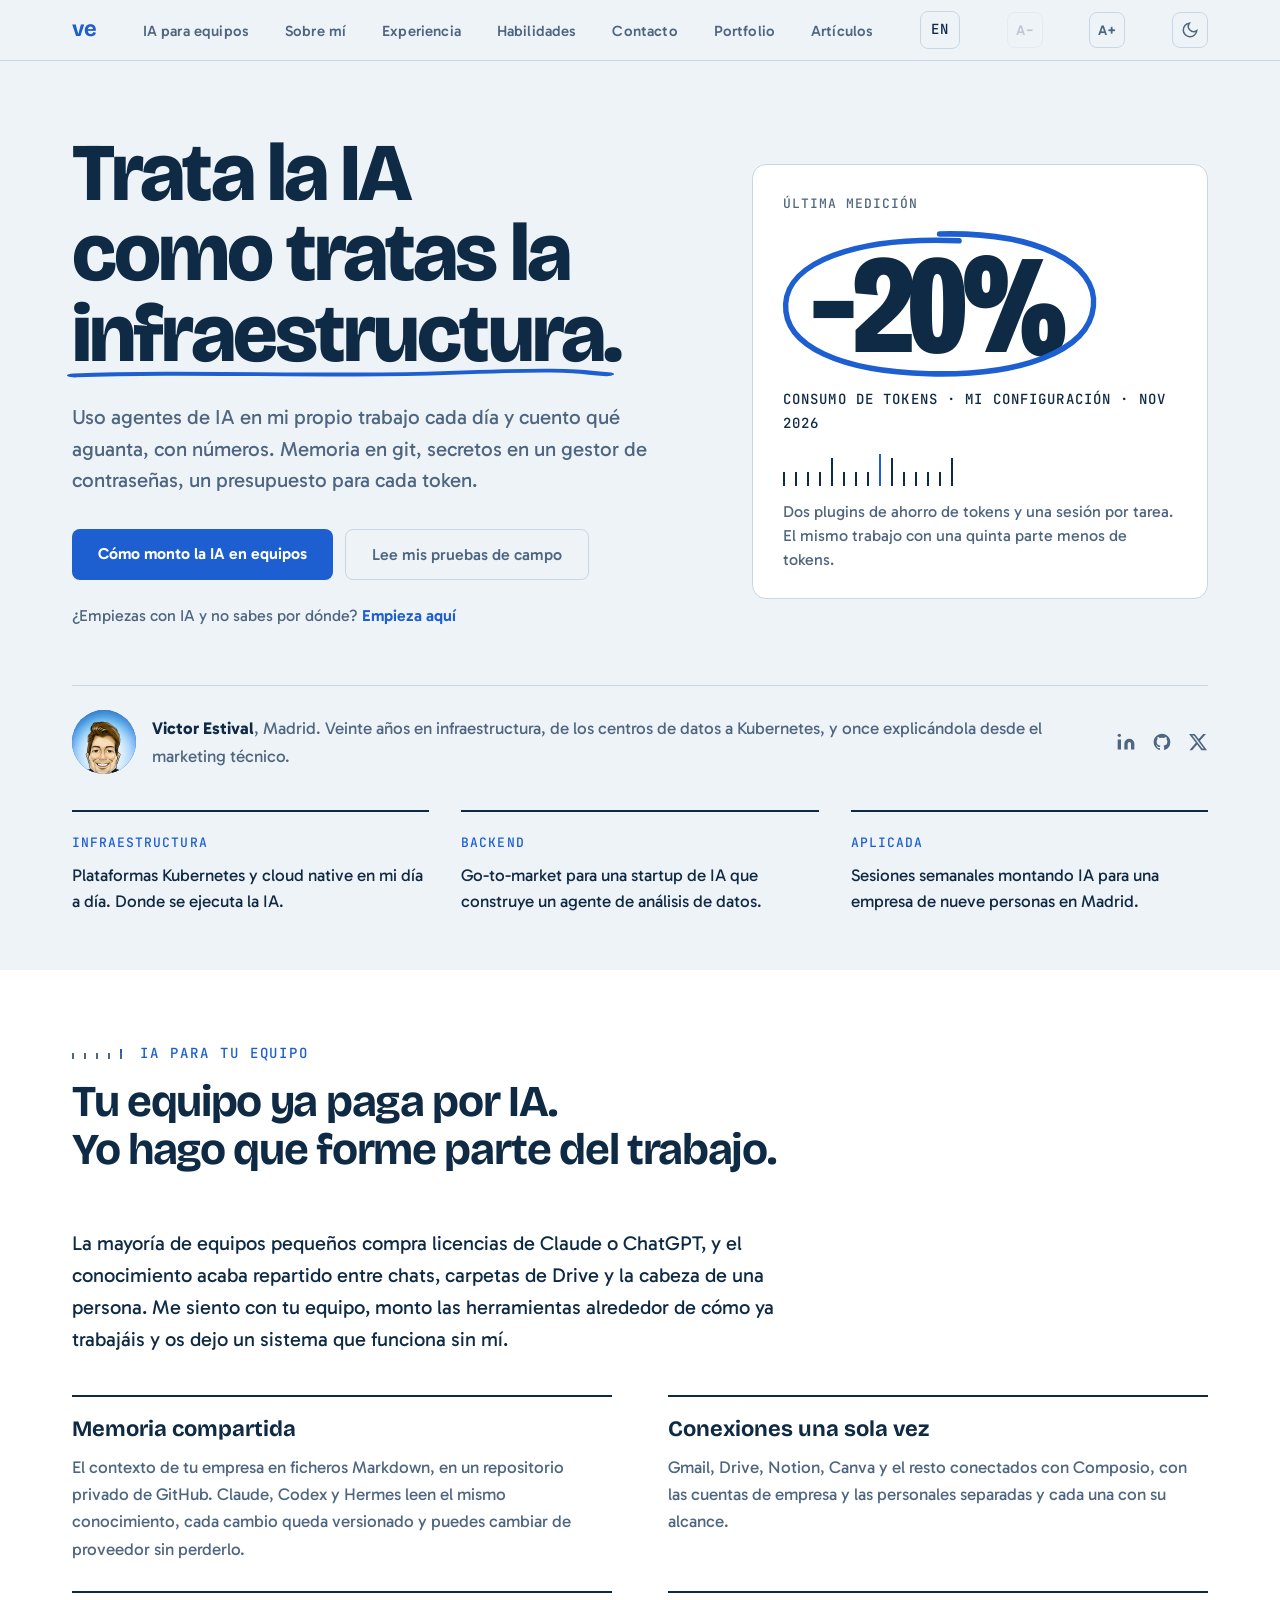
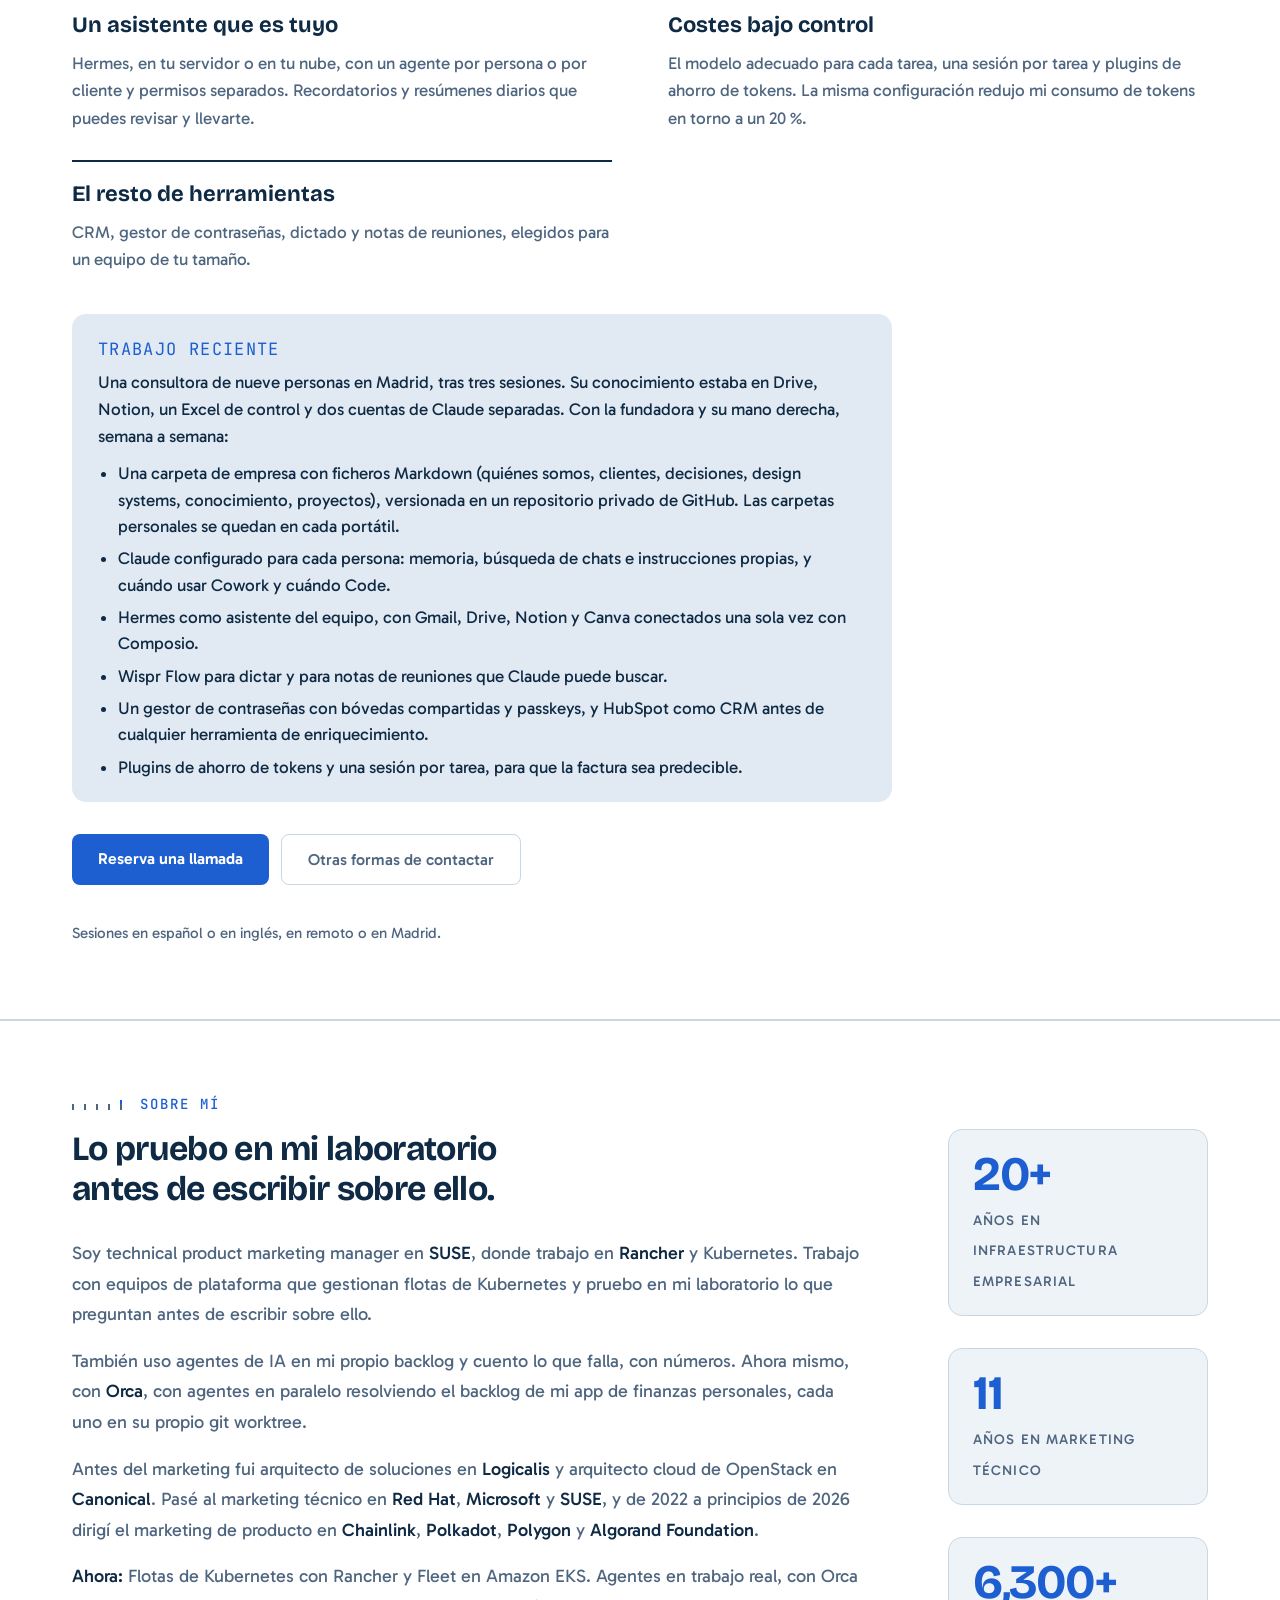
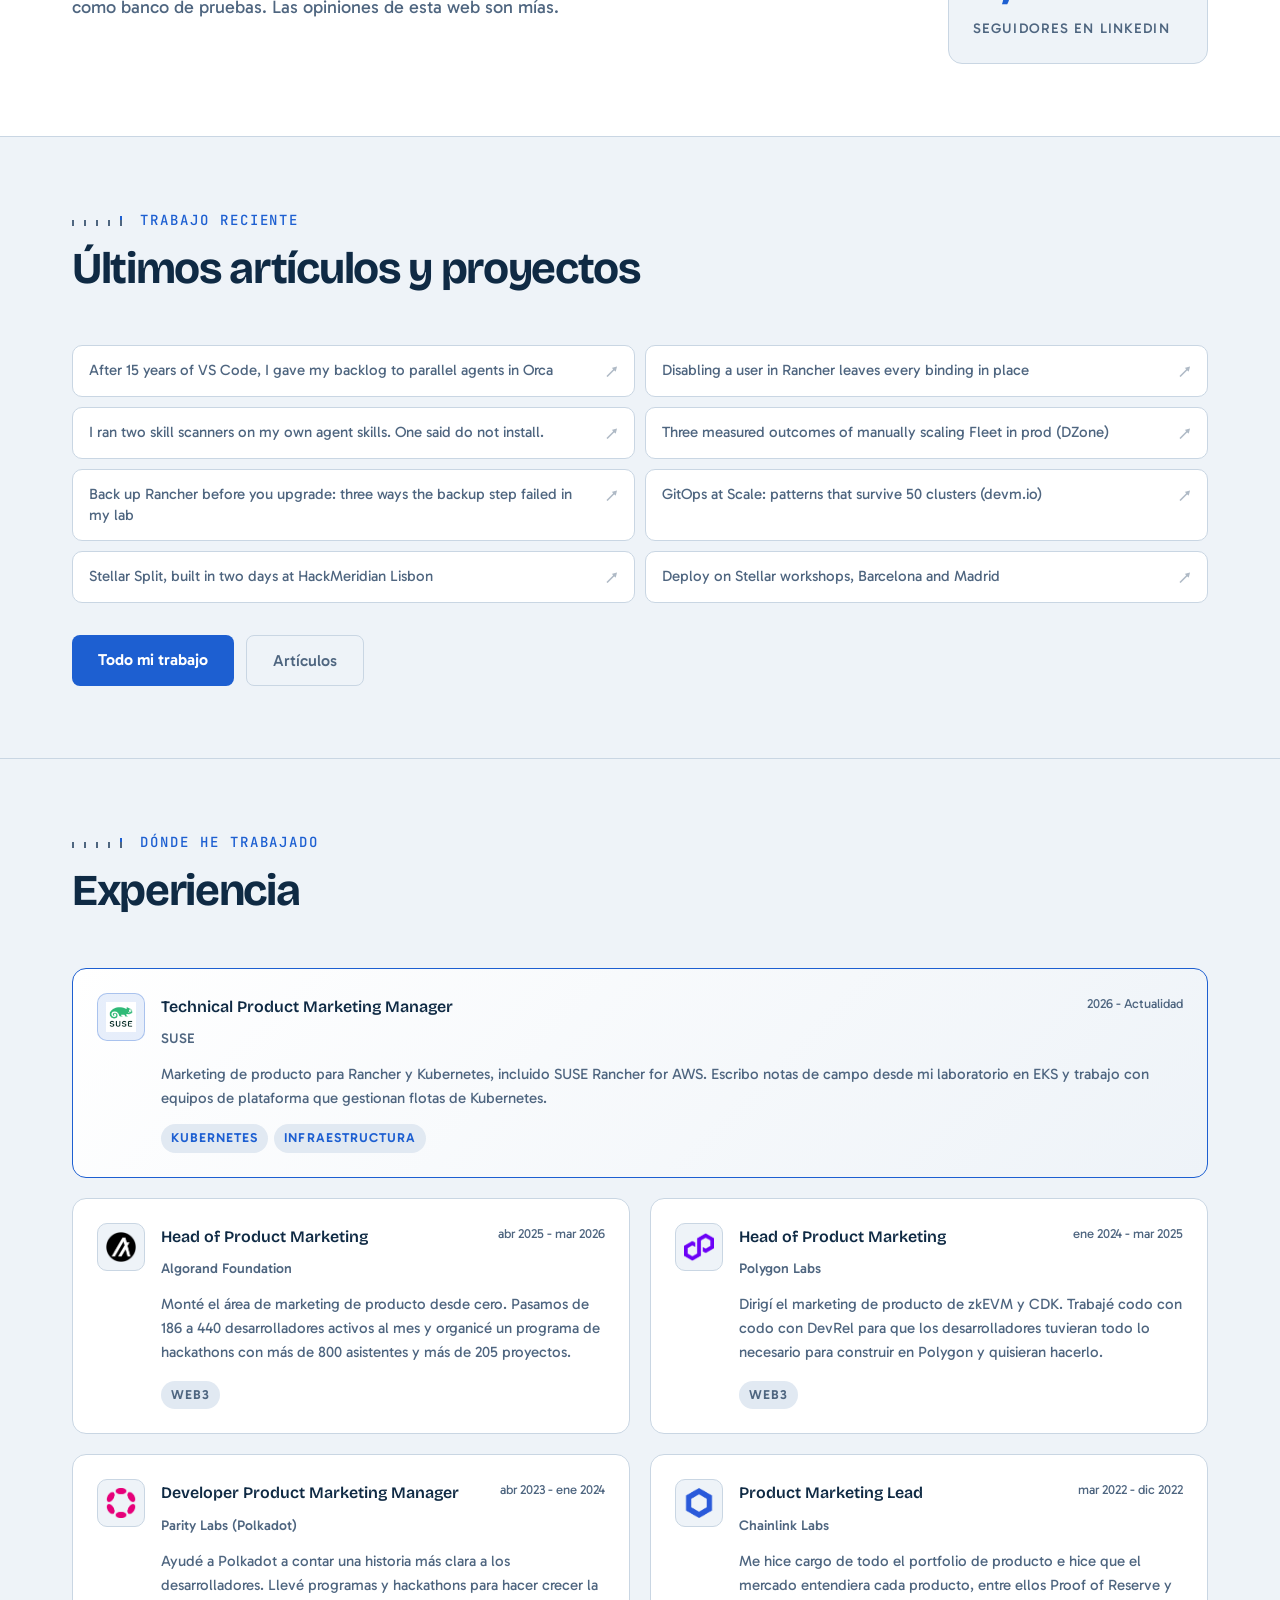
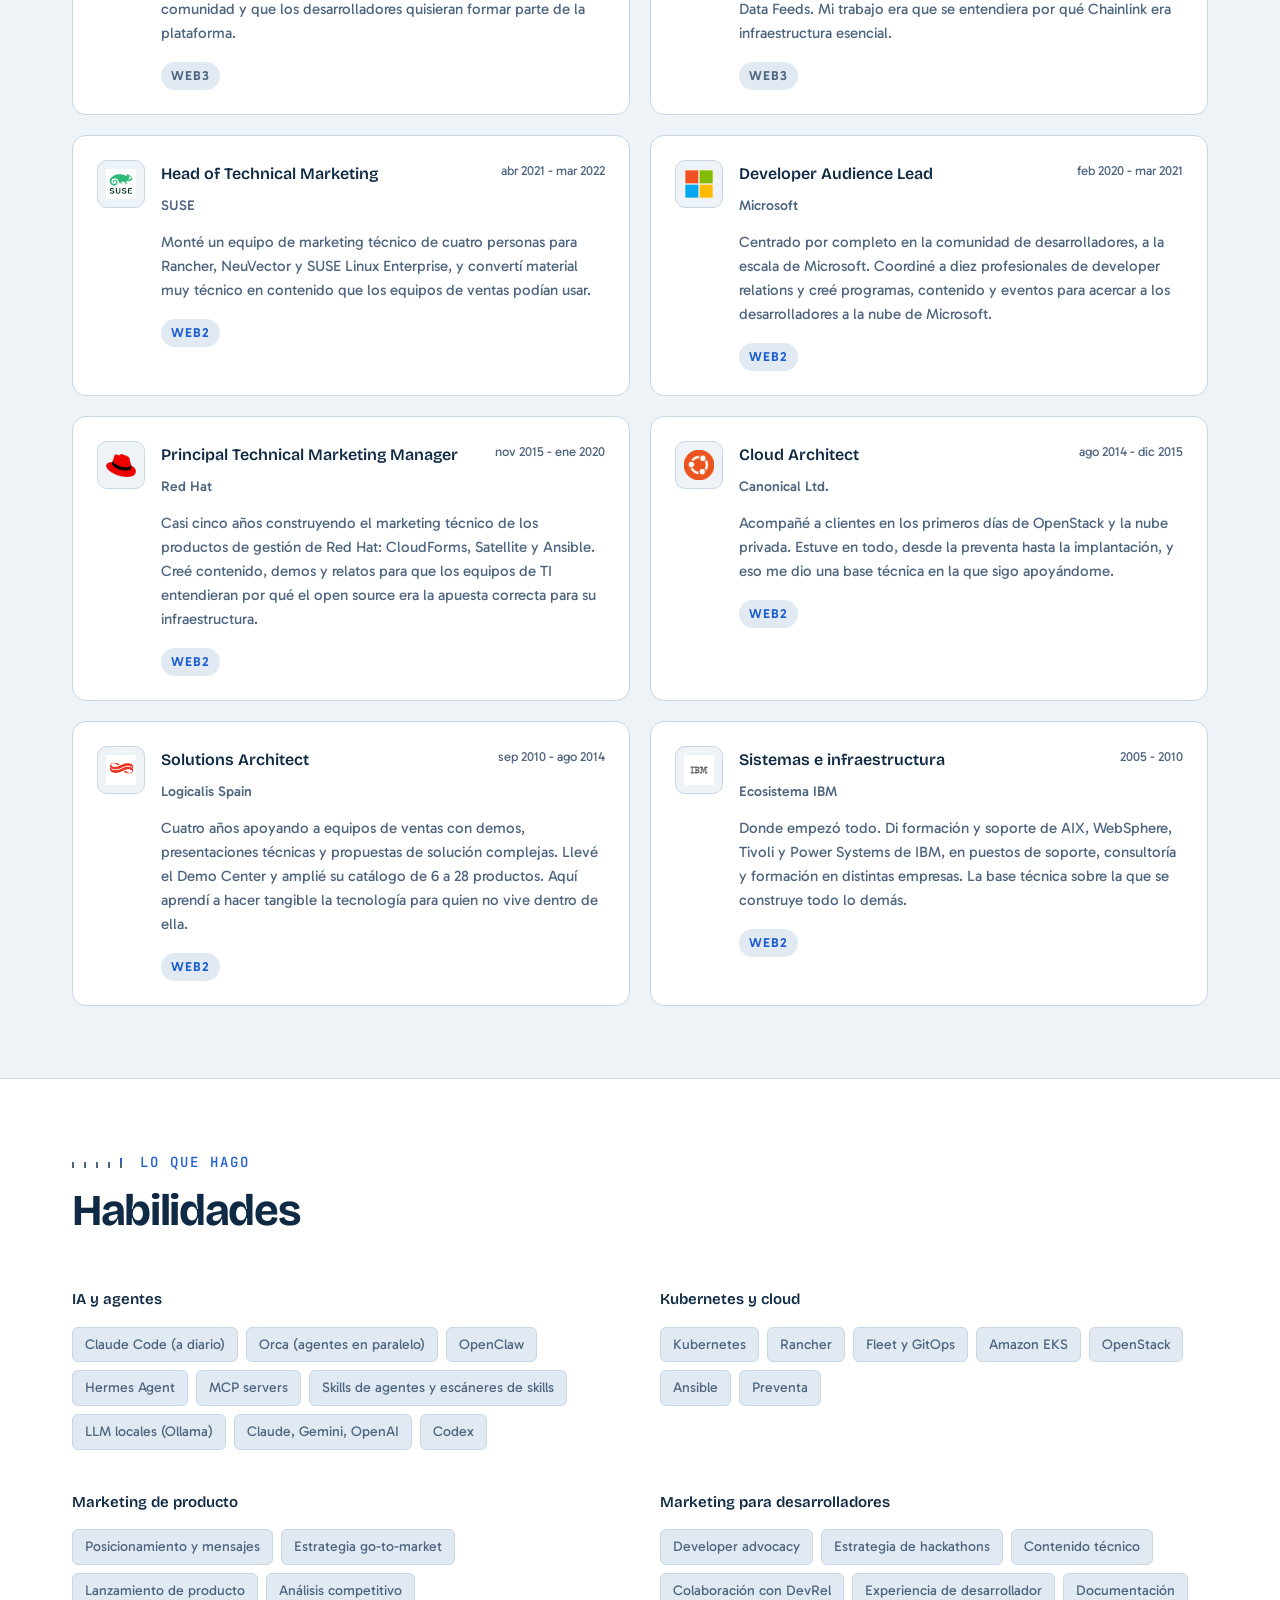
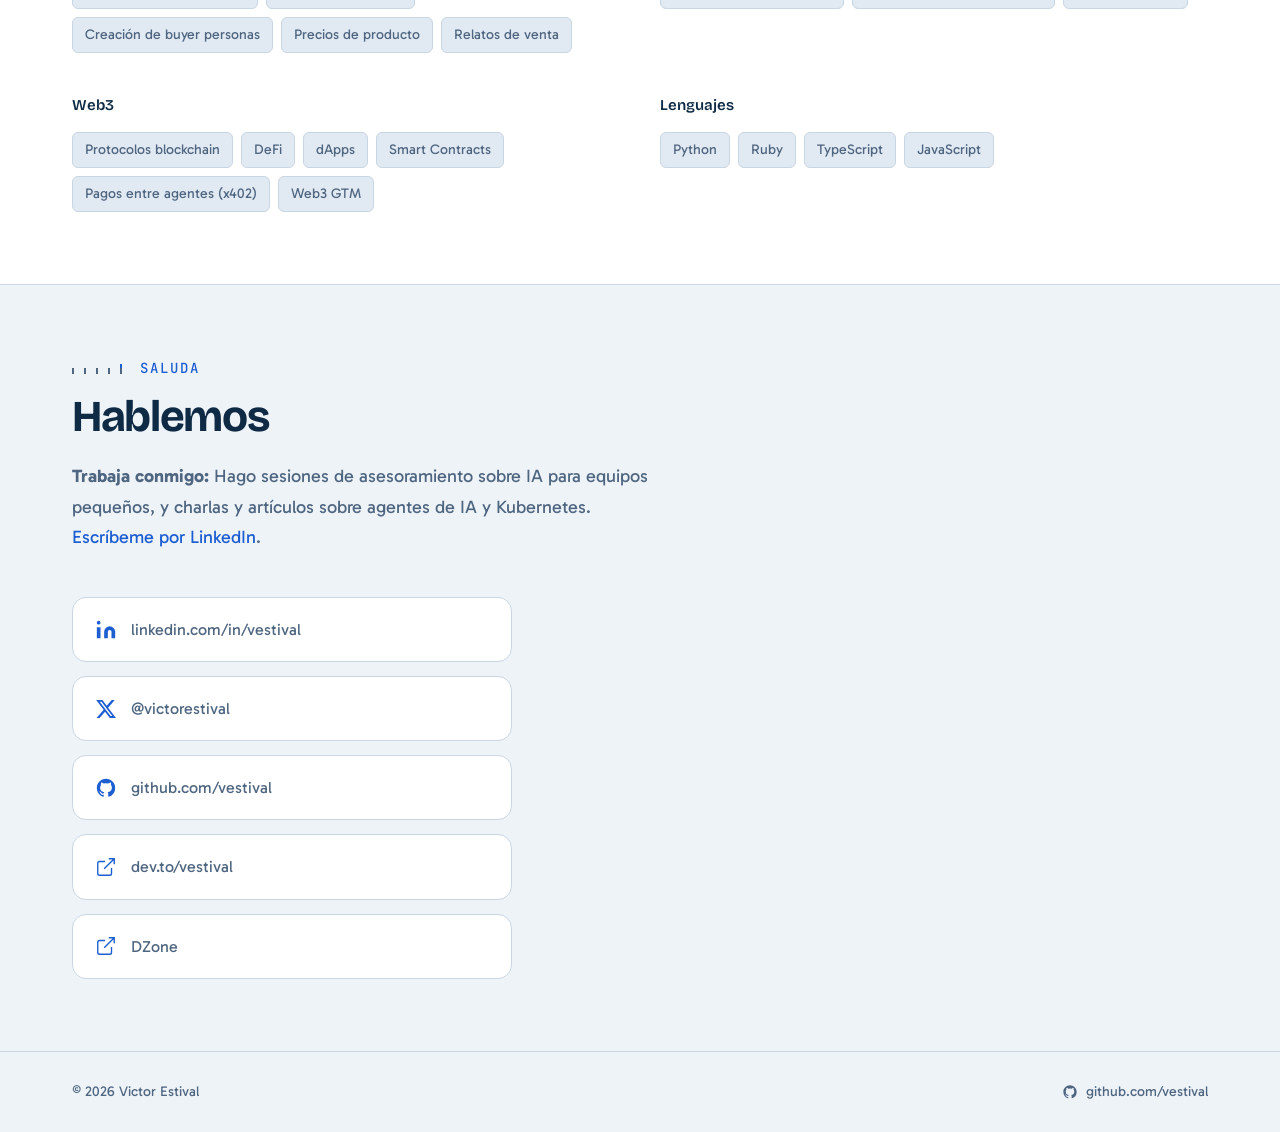
==== es/index.html @ 954db8f8 "New hero, three layers and a Spanish version Hero rebuilt around 'Run AI like you run infrastructure" ====
<!DOCTYPE html>
<html lang="es" data-theme="light">
<head>
  <meta charset="UTF-8" />
  <meta name="viewport" content="width=device-width, initial-scale=1.0" />
  <title>Victor Estival: trata la IA como infraestructura</title>
  <meta name="description" content="Uso agentes de IA en trabajo real y cuento qué aguanta, con números. Veinte años en infraestructura. Madrid." />
  <link rel="canonical" href="https://vestival.es/es/" />
  <link rel="alternate" hreflang="en" href="https://vestival.es/es/" />
  <link rel="alternate" hreflang="es" href="https://vestival.es/es/" />
  <link rel="alternate" hreflang="x-default" href="https://vestival.es/es/" />
  <meta property="og:type" content="website" />
  <meta property="og:site_name" content="Victor Estival" />
  <meta property="og:url" content="https://vestival.es/es/" />
  <meta property="og:title" content="Victor Estival: trata la IA como infraestructura" />
  <meta property="og:description" content="Uso agentes de IA en trabajo real y cuento qué aguanta, con números. Veinte años en infraestructura." />
  <meta property="og:image" content="https://vestival.es/og.jpg" />
  <meta name="twitter:card" content="summary" />
  <meta name="twitter:site" content="@victorestival" />
  <meta name="twitter:creator" content="@victorestival" />
  <meta name="twitter:title" content="Victor Estival: trata la IA como infraestructura" />
  <meta name="twitter:description" content="Uso agentes de IA en trabajo real y cuento qué aguanta, con números. Veinte años en infraestructura." />
  <meta name="twitter:image" content="https://vestival.es/og.jpg" />
  <link rel="alternate" type="application/rss+xml" title="Victor Estival, writing" href="https://vestival.es/feed.xml" />
  <link rel="preconnect" href="https://fonts.googleapis.com" />
  <link rel="preconnect" href="https://fonts.gstatic.com" crossorigin />
  <link href="https://fonts.googleapis.com/css2?family=Bricolage+Grotesque:opsz,wdth,wght@12..96,75..100,400..800&family=Gabarito:wght@400;500;600;700&family=JetBrains+Mono:wght@400;500;700&display=swap" rel="stylesheet" />
  <link rel="icon" type="image/svg+xml" href="../favicon.svg" />
  <link rel="stylesheet" href="../style.css" />
  <script defer src="https://umami.vestival.es/script.js" data-website-id="8cd49a4f-4316-427f-9799-4610c2093880"></script>
</head>
<body>

  <!-- NAV -->
  <header>
    <nav class="container">
      <a href="/es/" class="nav-logo">ve</a>
      <ul>
        <li><a href="#ai-teams">IA para equipos</a></li>
        <li><a href="#about">Sobre mí</a></li>
        <li><a href="#experience">Experiencia</a></li>
        <li><a href="#skills">Habilidades</a></li>
        <li><a href="#contact">Contacto</a></li>
        <li><a href="../portfolio.html">Portfolio</a></li>
        <li><a href="/writing/">Artículos</a></li>
      </ul>
      <a class="lang-switch" href="/" hreflang="en" lang="en">EN</a>
      <button class="font-toggle" id="fontDown" aria-label="Reducir tamaño de letra">A−</button>
      <button class="font-toggle" id="fontUp" aria-label="Aumentar tamaño de letra">A+</button>
      <button class="theme-toggle" id="themeToggle" aria-label="Cambiar tema">
        <span class="icon-sun">
          <svg width="18" height="18" viewBox="0 0 24 24" fill="none" stroke="currentColor" stroke-width="2"><circle cx="12" cy="12" r="5"/><line x1="12" y1="1" x2="12" y2="3"/><line x1="12" y1="21" x2="12" y2="23"/><line x1="4.22" y1="4.22" x2="5.64" y2="5.64"/><line x1="18.36" y1="18.36" x2="19.78" y2="19.78"/><line x1="1" y1="12" x2="3" y2="12"/><line x1="21" y1="12" x2="23" y2="12"/><line x1="4.22" y1="19.78" x2="5.64" y2="18.36"/><line x1="18.36" y1="5.64" x2="19.78" y2="4.22"/></svg>
        </span>
        <span class="icon-moon">
          <svg width="18" height="18" viewBox="0 0 24 24" fill="none" stroke="currentColor" stroke-width="2"><path d="M21 12.79A9 9 0 1 1 11.21 3 7 7 0 0 0 21 12.79z"/></svg>
        </span>
      </button>
    </nav>
  </header>

  <!-- HERO -->
  <section id="hero">
    <div class="container">
      <div class="hx-grid">
        <div class="hx-main">
          <h1 class="hx-title">Trata la IA como tratas la <span class="hx-mark">infraestructura</span>.</h1>
          <p class="hx-sub">Uso agentes de IA en mi propio trabajo cada día y cuento qué aguanta, con números. Memoria en git, secretos en un gestor de contraseñas, un presupuesto para cada token.</p>
          <div class="hx-cta">
            <a href="#ai-teams" class="btn-primary">Cómo monto la IA en equipos</a>
            <a href="/writing/" class="btn-outline">Lee mis pruebas de campo</a>
          </div>
          <p class="hx-start">¿Empiezas con IA y no sabes por dónde? <a href="#ai-teams">Empieza aquí</a></p>
        </div>
        <aside class="hx-measure" aria-label="Última medición">
          <p class="hx-measure-label">Última medición</p>
          <div class="hx-number-wrap">
            <span class="hx-number">&minus;20%</span>
            <svg class="hx-circle" viewBox="0 0 300 140" preserveAspectRatio="none" aria-hidden="true"><path d="M150 8 C 240 6, 296 34, 292 72 C 288 114, 220 134, 140 132 C 60 130, 6 108, 8 70 C 10 34, 70 10, 168 14" fill="none" stroke="currentColor" stroke-width="5" stroke-linecap="round"/></svg>
          </div>
          <p class="hx-unit">CONSUMO DE TOKENS · MI CONFIGURACIÓN · NOV 2026</p>
          <div class="hx-ruler" aria-hidden="true"><i></i><i></i><i></i><i></i><i></i><i></i><i></i><i></i><i class="on"></i><i></i><i></i><i></i><i></i><i></i><i></i></div>
          <p class="hx-caption">Dos plugins de ahorro de tokens y una sesión por tarea. El mismo trabajo con una quinta parte menos de tokens.</p>
        </aside>
      </div>
      <div class="hx-byline">
        <img src="../victor.png" alt="Victor Estival" class="hx-avatar" width="64" height="64" />
        <p><strong>Victor Estival</strong>, Madrid. Veinte años en infraestructura, de los centros de datos a Kubernetes, y once explicándola desde el marketing técnico.</p>
        <div class="hero-social">
          <a href="https://www.linkedin.com/in/vestival" target="_blank" rel="noopener" aria-label="LinkedIn">
            <svg width="20" height="20" viewBox="0 0 24 24" fill="currentColor"><path d="M16 8a6 6 0 016 6v7h-4v-7a2 2 0 00-2-2 2 2 0 00-2 2v7h-4v-7a6 6 0 016-6zM2 9h4v12H2z"/><circle cx="4" cy="4" r="2"/></svg>
          </a>
          <a href="https://github.com/vestival" target="_blank" rel="noopener" aria-label="GitHub">
            <svg width="20" height="20" viewBox="0 0 24 24" fill="currentColor"><path d="M12 2C6.477 2 2 6.484 2 12.017c0 4.425 2.865 8.18 6.839 9.504.5.092.682-.217.682-.483 0-.237-.008-.868-.013-1.703-2.782.605-3.369-1.343-3.369-1.343-.454-1.158-1.11-1.466-1.11-1.466-.908-.62.069-.608.069-.608 1.003.07 1.531 1.032 1.531 1.032.892 1.53 2.341 1.088 2.91.832.092-.647.35-1.088.636-1.338-2.22-.253-4.555-1.113-4.555-4.951 0-1.093.39-1.988 1.029-2.688-.103-.253-.446-1.272.098-2.65 0 0 .84-.27 2.75 1.026A9.564 9.564 0 0112 6.844a9.59 9.59 0 012.504.337c1.909-1.296 2.747-1.027 2.747-1.027.546 1.379.202 2.398.1 2.651.64.7 1.028 1.595 1.028 2.688 0 3.848-2.339 4.695-4.566 4.943.359.309.678.92.678 1.855 0 1.338-.012 2.419-.012 2.747 0 .268.18.58.688.482A10.02 10.02 0 0022 12.017C22 6.484 17.522 2 12 2z"/></svg>
          </a>
          <a href="https://x.com/victorestival" target="_blank" rel="noopener" aria-label="Twitter/X">
            <svg width="20" height="20" viewBox="0 0 24 24" fill="currentColor"><path d="M18.244 2.25h3.308l-7.227 8.26 8.502 11.24H16.17l-5.214-6.817L4.99 21.75H1.68l7.73-8.835L1.254 2.25H8.08l4.713 6.231zm-1.161 17.52h1.833L7.084 4.126H5.117z"/></svg>
          </a>
        </div>
      </div>
      <ol class="hx-layers">
        <li><span class="hx-layer-k">Infraestructura</span><p>Plataformas Kubernetes y cloud native en mi día a día. Donde se ejecuta la IA.</p></li>
        <li><span class="hx-layer-k">Backend</span><p>Go-to-market para una startup de IA que construye un agente de análisis de datos.</p></li>
        <li><span class="hx-layer-k">Aplicada</span><p>Sesiones semanales montando IA para una empresa de nueve personas en Madrid.</p></li>
      </ol>
    </div>
  </section>

  <!-- AI FOR TEAMS -->
  <section id="ai-teams">
    <div class="container">
      <p class="section-label">IA para tu equipo</p>
      <h2 class="section-heading">Tu equipo ya paga por IA.<br>Yo hago que forme parte del trabajo.</h2>
      <p class="ai-lead">La mayoría de equipos pequeños compra licencias de Claude o ChatGPT, y el conocimiento acaba repartido entre chats, carpetas de Drive y la cabeza de una persona. Me siento con tu equipo, monto las herramientas alrededor de cómo ya trabajáis y os dejo un sistema que funciona sin mí.</p>
      <dl class="ai-list">
        <div><dt>Memoria compartida</dt><dd>El contexto de tu empresa en ficheros Markdown, en un repositorio privado de GitHub. Claude, Codex y Hermes leen el mismo conocimiento, cada cambio queda versionado y puedes cambiar de proveedor sin perderlo.</dd></div>
        <div><dt>Conexiones una sola vez</dt><dd>Gmail, Drive, Notion, Canva y el resto conectados con Composio, con las cuentas de empresa y las personales separadas y cada una con su alcance.</dd></div>
        <div><dt>Un asistente que es tuyo</dt><dd>Hermes, en tu servidor o en tu nube, con un agente por persona o por cliente y permisos separados. Recordatorios y resúmenes diarios que puedes revisar y llevarte.</dd></div>
        <div><dt>Costes bajo control</dt><dd>El modelo adecuado para cada tarea, una sesión por tarea y plugins de ahorro de tokens. La misma configuración redujo mi consumo de tokens en torno a un 20 %.</dd></div>
        <div><dt>El resto de herramientas</dt><dd>CRM, gestor de contraseñas, dictado y notas de reuniones, elegidos para un equipo de tu tamaño.</dd></div>
      </dl>
      <div class="ai-case">
        <p class="ai-case-label">Trabajo reciente</p>
        <p>Una consultora de nueve personas en Madrid, tras tres sesiones. Su conocimiento estaba en Drive, Notion, un Excel de control y dos cuentas de Claude separadas. Con la fundadora y su mano derecha, semana a semana:</p>
        <ul class="ai-case-list">
          <li>Una carpeta de empresa con ficheros Markdown (quiénes somos, clientes, decisiones, design systems, conocimiento, proyectos), versionada en un repositorio privado de GitHub. Las carpetas personales se quedan en cada portátil.</li>
          <li>Claude configurado para cada persona: memoria, búsqueda de chats e instrucciones propias, y cuándo usar Cowork y cuándo Code.</li>
          <li>Hermes como asistente del equipo, con Gmail, Drive, Notion y Canva conectados una sola vez con Composio.</li>
          <li>Wispr Flow para dictar y para notas de reuniones que Claude puede buscar.</li>
          <li>Un gestor de contraseñas con bóvedas compartidas y passkeys, y HubSpot como CRM antes de cualquier herramienta de enriquecimiento.</li>
          <li>Plugins de ahorro de tokens y una sesión por tarea, para que la factura sea predecible.</li>
        </ul>
      </div>
      <div class="hero-cta">
        <a href="https://app.reclaim.ai/m/victore/flexible-quick-meeting" target="_blank" rel="noopener" class="btn-primary">Reserva una llamada</a>
        <a href="#contact" class="btn-outline">Otras formas de contactar</a>
      </div>
      <p class="ai-note">Sesiones en español o en inglés, en remoto o en Madrid.</p>
    </div>
  </section>

  <!-- ABOUT -->
  <section id="about">
    <div class="container">
      <p class="section-label">Sobre mí</p>
      <div class="about-grid">
        <div class="about-main">
          <h2>Lo pruebo en mi laboratorio<br>antes de escribir sobre ello.</h2>
          <p>
            Soy technical product marketing manager en <strong>SUSE</strong>, donde trabajo en
            <strong>Rancher</strong> y Kubernetes. Trabajo con equipos de plataforma que gestionan flotas de Kubernetes y pruebo en mi laboratorio lo que preguntan antes de escribir sobre ello.
          </p>
          <p>
            También uso agentes de IA en mi propio backlog y cuento lo que falla, con números. Ahora mismo, con <strong>Orca</strong>, con agentes en paralelo resolviendo el backlog de mi app de finanzas personales, cada uno en su propio git worktree.
          </p>
          <p>
            Antes del marketing fui arquitecto de soluciones en <strong>Logicalis</strong> y arquitecto cloud de OpenStack en <strong>Canonical</strong>. Pasé al marketing técnico en <strong>Red Hat</strong>,
            <strong>Microsoft</strong> y <strong>SUSE</strong>, y de 2022 a principios de 2026 dirigí el marketing de producto en <strong>Chainlink</strong>, <strong>Polkadot</strong>, <strong>Polygon</strong> y
            <strong>Algorand Foundation</strong>.
          </p>
          <p>
            <strong>Ahora:</strong> Flotas de Kubernetes con Rancher y Fleet en Amazon EKS. Agentes en trabajo real, con Orca como banco de pruebas. Las opiniones de esta web son mías.
          </p>
        </div>
        <div class="about-numbers">
          <div class="number-card">
            <span class="big-num">20+</span>
            <span class="num-label">Años en infraestructura empresarial</span>
          </div>
          <div class="number-card">
            <span class="big-num">11</span>
            <span class="num-label">Años en marketing técnico</span>
          </div>
          <div class="number-card">
            <span class="big-num">6,300+</span>
            <span class="num-label">Seguidores en LinkedIn</span>
          </div>
        </div>
      </div>
    </div>
  </section>

  <!-- LATEST WORK -->
  <section id="latest" style="border-bottom: 1px solid var(--border);">
    <div class="container">
      <p class="section-label">Trabajo reciente</p>
      <h2 class="section-heading">Últimos artículos y proyectos</h2>
      <ul class="article-list">
        <li class="article-item">
          <a href="https://dev.to/vestival/after-15-years-of-vs-code-i-gave-my-backlog-to-parallel-agents-in-orca-2e45" target="_blank" rel="noopener">
            After 15 years of VS Code, I gave my backlog to parallel agents in Orca
            <span class="article-arrow">↗</span>
          </a>
        </li>
        <li class="article-item">
          <a href="https://dev.to/vestival/disabling-a-user-in-rancher-leaves-every-binding-in-place-remove-the-membership-if-you-mean-12c4" target="_blank" rel="noopener">
            Disabling a user in Rancher leaves every binding in place
            <span class="article-arrow">↗</span>
          </a>
        </li>
        <li class="article-item">
          <a href="https://dev.to/vestival/i-ran-two-skill-scanners-on-my-own-agent-skills-one-said-do-not-install-59hk" target="_blank" rel="noopener">
            I ran two skill scanners on my own agent skills. One said do not install.
            <span class="article-arrow">↗</span>
          </a>
        </li>
        <li class="article-item">
          <a href="https://dzone.com/articles/measured-outcomes-manually-scaling-fleet-prod" target="_blank" rel="noopener">
            Three measured outcomes of manually scaling Fleet in prod (DZone)
            <span class="article-arrow">↗</span>
          </a>
        </li>
        <li class="article-item">
          <a href="https://dev.to/vestival/back-up-rancher-before-you-upgrade-three-ways-the-backup-step-failed-in-my-2152-lab-5hih" target="_blank" rel="noopener">
            Back up Rancher before you upgrade: three ways the backup step failed in my lab
            <span class="article-arrow">↗</span>
          </a>
        </li>
        <li class="article-item">
          <a href="https://devm.io/devops/gitops-scale-kubernetes" target="_blank" rel="noopener">
            GitOps at Scale: patterns that survive 50 clusters (devm.io)
            <span class="article-arrow">↗</span>
          </a>
        </li>
        <li class="article-item">
          <a href="https://stellar-split-site.vercel.app" target="_blank" rel="noopener">
            Stellar Split, built in two days at HackMeridian Lisbon
            <span class="article-arrow">↗</span>
          </a>
        </li>
        <li class="article-item">
          <a href="https://github.com/vestival/stellar-workshop-spain" target="_blank" rel="noopener">
            Deploy on Stellar workshops, Barcelona and Madrid
            <span class="article-arrow">↗</span>
          </a>
        </li>
      </ul>
      <div class="hero-cta" style="margin: 32px 0 0;">
        <a href="../portfolio.html" class="btn-primary">Todo mi trabajo</a>
        <a href="/writing/" class="btn-outline">Artículos</a>
      </div>
    </div>
  </section>

  <!-- EXPERIENCE -->
  <section id="experience">
    <div class="container">
      <p class="section-label">Dónde he trabajado</p>
      <h2 class="section-heading">Experiencia</h2>

      <div class="exp-grid">

        <!-- Current role -->
        <div class="exp-card exp-card--fractional">
          <div class="exp-logo">
            <img src="../logos/suse.png" alt="SUSE"
              onerror="this.style.display='none';this.nextElementSibling.style.display='flex'" loading="lazy"/>
            <div class="logo-fb" style="display:none">SU</div>
          </div>
          <div class="exp-body">
            <div class="exp-top">
              <div>
                <h3>Technical Product Marketing Manager</h3>
                <span class="exp-company">SUSE</span>
              </div>
              <span class="exp-date">2026 - Actualidad</span>
            </div>
            <p>Marketing de producto para Rancher y Kubernetes, incluido SUSE Rancher for AWS. Escribo notas de campo desde mi laboratorio en EKS y trabajo con equipos de plataforma que gestionan flotas de Kubernetes.</p>
            <div class="pill-row">
              <span class="pill web2">Kubernetes</span>
              <span class="pill web2">Infraestructura</span>
            </div>
          </div>
        </div>

        <!-- Web3 row 1 -->
        <div class="exp-card">
          <div class="exp-logo">
            <img src="../logos/algorand.png" alt="Algorand Foundation"
              onerror="this.style.display='none';this.nextElementSibling.style.display='flex'" loading="lazy"/>
            <div class="logo-fb" style="display:none">AF</div>
          </div>
          <div class="exp-body">
            <div class="exp-top">
              <div>
                <h3>Head of Product Marketing</h3>
                <span class="exp-company">Algorand Foundation</span>
              </div>
              <span class="exp-date">abr 2025 - mar 2026</span>
            </div>
            <p>Monté el área de marketing de producto desde cero. Pasamos de 186 a 440 desarrolladores activos al mes y organicé un programa de hackathons con más de 800 asistentes y más de 205 proyectos.</p>
            <span class="pill web3">Web3</span>
          </div>
        </div>

        <div class="exp-card">
          <div class="exp-logo">
            <img src="../logos/polygon.png" alt="Polygon Labs"
              onerror="this.style.display='none';this.nextElementSibling.style.display='flex'" loading="lazy"/>
            <div class="logo-fb" style="display:none">PL</div>
          </div>
          <div class="exp-body">
            <div class="exp-top">
              <div>
                <h3>Head of Product Marketing</h3>
                <span class="exp-company">Polygon Labs</span>
              </div>
              <span class="exp-date">ene 2024 - mar 2025</span>
            </div>
            <p>Dirigí el marketing de producto de zkEVM y CDK. Trabajé codo con codo con DevRel para que los desarrolladores tuvieran todo lo necesario para construir en Polygon y quisieran hacerlo.</p>
            <span class="pill web3">Web3</span>
          </div>
        </div>

        <!-- Web3 row 2 -->
        <div class="exp-card">
          <div class="exp-logo">
            <img src="../logos/polkadot.png" alt="Parity Labs"
              onerror="this.style.display='none';this.nextElementSibling.style.display='flex'" loading="lazy"/>
            <div class="logo-fb" style="display:none">PK</div>
          </div>
          <div class="exp-body">
            <div class="exp-top">
              <div>
                <h3>Developer Product Marketing Manager</h3>
                <span class="exp-company">Parity Labs (Polkadot)</span>
              </div>
              <span class="exp-date">abr 2023 - ene 2024</span>
            </div>
            <p>Ayudé a Polkadot a contar una historia más clara a los desarrolladores. Llevé programas y hackathons para hacer crecer la comunidad y que los desarrolladores quisieran formar parte de la plataforma.</p>
            <span class="pill web3">Web3</span>
          </div>
        </div>

        <div class="exp-card">
          <div class="exp-logo">
            <img src="../logos/chainlink.png" alt="Chainlink Labs"
              onerror="this.style.display='none';this.nextElementSibling.style.display='flex'" loading="lazy"/>
            <div class="logo-fb" style="display:none">CL</div>
          </div>
          <div class="exp-body">
            <div class="exp-top">
              <div>
                <h3>Product Marketing Lead</h3>
                <span class="exp-company">Chainlink Labs</span>
              </div>
              <span class="exp-date">mar 2022 - dic 2022</span>
            </div>
            <p>Me hice cargo de todo el portfolio de producto e hice que el mercado entendiera cada producto, entre ellos Proof of Reserve y Data Feeds. Mi trabajo era que se entendiera por qué Chainlink era infraestructura esencial.</p>
            <span class="pill web3">Web3</span>
          </div>
        </div>

        <!-- Web2 row 1 -->
        <div class="exp-card">
          <div class="exp-logo">
            <img src="../logos/suse.png" alt="SUSE"
              onerror="this.style.display='none';this.nextElementSibling.style.display='flex'" loading="lazy"/>
            <div class="logo-fb" style="display:none">SU</div>
          </div>
          <div class="exp-body">
            <div class="exp-top">
              <div>
                <h3>Head of Technical Marketing</h3>
                <span class="exp-company">SUSE</span>
              </div>
              <span class="exp-date">abr 2021 - mar 2022</span>
            </div>
            <p>Monté un equipo de marketing técnico de cuatro personas para Rancher, NeuVector y SUSE Linux Enterprise, y convertí material muy técnico en contenido que los equipos de ventas podían usar.</p>
            <span class="pill web2">Web2</span>
          </div>
        </div>

        <div class="exp-card">
          <div class="exp-logo">
            <img src="../logos/microsoft.png" alt="Microsoft"
              onerror="this.style.display='none';this.nextElementSibling.style.display='flex'" loading="lazy"/>
            <div class="logo-fb" style="display:none">MS</div>
          </div>
          <div class="exp-body">
            <div class="exp-top">
              <div>
                <h3>Developer Audience Lead</h3>
                <span class="exp-company">Microsoft</span>
              </div>
              <span class="exp-date">feb 2020 - mar 2021</span>
            </div>
            <p>Centrado por completo en la comunidad de desarrolladores, a la escala de Microsoft. Coordiné a diez profesionales de developer relations y creé programas, contenido y eventos para acercar a los desarrolladores a la nube de Microsoft.</p>
            <span class="pill web2">Web2</span>
          </div>
        </div>

        <!-- Web2 row 2 -->
        <div class="exp-card">
          <div class="exp-logo">
            <img src="../logos/redhat.png" alt="Red Hat"
              onerror="this.style.display='none';this.nextElementSibling.style.display='flex'" loading="lazy"/>
            <div class="logo-fb" style="display:none">RH</div>
          </div>
          <div class="exp-body">
            <div class="exp-top">
              <div>
                <h3>Principal Technical Marketing Manager</h3>
                <span class="exp-company">Red Hat</span>
              </div>
              <span class="exp-date">nov 2015 - ene 2020</span>
            </div>
            <p>Casi cinco años construyendo el marketing técnico de los productos de gestión de Red Hat: CloudForms, Satellite y Ansible. Creé contenido, demos y relatos para que los equipos de TI entendieran por qué el open source era la apuesta correcta para su infraestructura.</p>
            <span class="pill web2">Web2</span>
          </div>
        </div>

        <div class="exp-card">
          <div class="exp-logo">
            <img src="../logos/canonical.png" alt="Canonical"
              onerror="this.style.display='none';this.nextElementSibling.style.display='flex'" loading="lazy"/>
            <div class="logo-fb" style="display:none">CA</div>
          </div>
          <div class="exp-body">
            <div class="exp-top">
              <div>
                <h3>Cloud Architect</h3>
                <span class="exp-company">Canonical Ltd.</span>
              </div>
              <span class="exp-date">ago 2014 - dic 2015</span>
            </div>
            <p>Acompañé a clientes en los primeros días de OpenStack y la nube privada. Estuve en todo, desde la preventa hasta la implantación, y eso me dio una base técnica en la que sigo apoyándome.</p>
            <span class="pill web2">Web2</span>
          </div>
        </div>

        <!-- Logicalis card -->
        <div class="exp-card">
          <div class="exp-logo">
            <img src="../logos/logicalis.png" alt="Logicalis"
              onerror="this.style.display='none';this.nextElementSibling.style.display='flex'" loading="lazy"/>
            <div class="logo-fb" style="display:none">LG</div>
          </div>
          <div class="exp-body">
            <div class="exp-top">
              <div>
                <h3>Solutions Architect</h3>
                <span class="exp-company">Logicalis Spain</span>
              </div>
              <span class="exp-date">sep 2010 - ago 2014</span>
            </div>
            <p>Cuatro años apoyando a equipos de ventas con demos, presentaciones técnicas y propuestas de solución complejas. Llevé el Demo Center y amplié su catálogo de 6 a 28 productos. Aquí aprendí a hacer tangible la tecnología para quien no vive dentro de ella.</p>
            <span class="pill web2">Web2</span>
          </div>
        </div>

        <!-- IBM early career card -->
        <div class="exp-card">
          <div class="exp-logo">
            <img src="../logos/ibm.svg" alt="IBM"
              onerror="this.style.display='none';this.nextElementSibling.style.display='flex'" loading="lazy"/>
            <div class="logo-fb" style="display:none">IBM</div>
          </div>
          <div class="exp-body">
            <div class="exp-top">
              <div>
                <h3>Sistemas e infraestructura</h3>
                <span class="exp-company">Ecosistema IBM</span>
              </div>
              <span class="exp-date">2005 - 2010</span>
            </div>
            <p>Donde empezó todo. Di formación y soporte de AIX, WebSphere, Tivoli y Power Systems de IBM, en puestos de soporte, consultoría y formación en distintas empresas. La base técnica sobre la que se construye todo lo demás.</p>
            <span class="pill web2">Web2</span>
          </div>
        </div>

      </div>
    </div>
  </section>

  <!-- SKILLS -->
  <section id="skills">
    <div class="container">
      <p class="section-label">Lo que hago</p>
      <h2 class="section-heading">Habilidades</h2>
      <div class="skills-grid">
        <div class="skill-block">
          <h4>IA y agentes</h4>
          <div class="tags">
            <span>Claude Code (a diario)</span>
            <span>Orca (agentes en paralelo)</span>
            <span>OpenClaw</span>
            <span>Hermes Agent</span>
            <span>MCP servers</span>
            <span>Skills de agentes y escáneres de skills</span>
            <span>LLM locales (Ollama)</span>
            <span>Claude, Gemini, OpenAI</span>
            <span>Codex</span>
          </div>
        </div>
        <div class="skill-block">
          <h4>Kubernetes y cloud</h4>
          <div class="tags">
            <span>Kubernetes</span>
            <span>Rancher</span>
            <span>Fleet y GitOps</span>
            <span>Amazon EKS</span>
            <span>OpenStack</span>
            <span>Ansible</span>
            <span>Preventa</span>
          </div>
        </div>
        <div class="skill-block">
          <h4>Marketing de producto</h4>
          <div class="tags">
            <span>Posicionamiento y mensajes</span>
            <span>Estrategia go-to-market</span>
            <span>Lanzamiento de producto</span>
            <span>Análisis competitivo</span>
            <span>Creación de buyer personas</span>
            <span>Precios de producto</span>
            <span>Relatos de venta</span>
          </div>
        </div>
        <div class="skill-block">
          <h4>Marketing para desarrolladores</h4>
          <div class="tags">
            <span>Developer advocacy</span>
            <span>Estrategia de hackathons</span>
            <span>Contenido técnico</span>
            <span>Colaboración con DevRel</span>
            <span>Experiencia de desarrollador</span>
            <span>Documentación</span>
          </div>
        </div>
        <div class="skill-block">
          <h4>Web3</h4>
          <div class="tags">
            <span>Protocolos blockchain</span>
            <span>DeFi</span>
            <span>dApps</span>
            <span>Smart Contracts</span>
            <span>Pagos entre agentes (x402)</span>
            <span>Web3 GTM</span>
          </div>
        </div>
        <div class="skill-block">
          <h4>Lenguajes</h4>
          <div class="tags">
            <span>Python</span>
            <span>Ruby</span>
            <span>TypeScript</span>
            <span>JavaScript</span>
          </div>
        </div>
      </div>
    </div>
  </section>

  <!-- CONTACT -->
  <section id="contact">
    <div class="container">
      <p class="section-label">Saluda</p>
      <h2 class="section-heading">Hablemos</h2>
      <p class="contact-sub"><strong>Trabaja conmigo:</strong> Hago sesiones de asesoramiento sobre IA para equipos pequeños, y charlas y artículos sobre agentes de IA y Kubernetes. <a href="https://www.linkedin.com/in/vestival" target="_blank" rel="noopener" style="color: var(--accent);">Escríbeme por LinkedIn</a>.</p>
      <div class="contact-cards">
        <a href="https://www.linkedin.com/in/vestival" target="_blank" rel="noopener" class="contact-card">
          <svg width="22" height="22" viewBox="0 0 24 24" fill="currentColor"><path d="M16 8a6 6 0 016 6v7h-4v-7a2 2 0 00-2-2 2 2 0 00-2 2v7h-4v-7a6 6 0 016-6zM2 9h4v12H2z"/><circle cx="4" cy="4" r="2"/></svg>
          <span>linkedin.com/in/vestival</span>
        </a>
        <a href="https://x.com/victorestival" target="_blank" rel="noopener" class="contact-card">
          <svg width="22" height="22" viewBox="0 0 24 24" fill="currentColor"><path d="M18.244 2.25h3.308l-7.227 8.26 8.502 11.24H16.17l-5.214-6.817L4.99 21.75H1.68l7.73-8.835L1.254 2.25H8.08l4.713 6.231zm-1.161 17.52h1.833L7.084 4.126H5.117z"/></svg>
          <span>@victorestival</span>
        </a>
        <a href="https://github.com/vestival" target="_blank" rel="noopener" class="contact-card">
          <svg width="22" height="22" viewBox="0 0 24 24" fill="currentColor"><path d="M12 2C6.477 2 2 6.484 2 12.017c0 4.425 2.865 8.18 6.839 9.504.5.092.682-.217.682-.483 0-.237-.008-.868-.013-1.703-2.782.605-3.369-1.343-3.369-1.343-.454-1.158-1.11-1.466-1.11-1.466-.908-.62.069-.608.069-.608 1.003.07 1.531 1.032 1.531 1.032.892 1.53 2.341 1.088 2.91.832.092-.647.35-1.088.636-1.338-2.22-.253-4.555-1.113-4.555-4.951 0-1.093.39-1.988 1.029-2.688-.103-.253-.446-1.272.098-2.65 0 0 .84-.27 2.75 1.026A9.564 9.564 0 0112 6.844a9.59 9.59 0 012.504.337c1.909-1.296 2.747-1.027 2.747-1.027.546 1.379.202 2.398.1 2.651.64.7 1.028 1.595 1.028 2.688 0 3.848-2.339 4.695-4.566 4.943.359.309.678.92.678 1.855 0 1.338-.012 2.419-.012 2.747 0 .268.18.58.688.482A10.02 10.02 0 0022 12.017C22 6.484 17.522 2 12 2z"/></svg>
          <span>github.com/vestival</span>
        </a>
        <a href="https://dev.to/vestival" target="_blank" rel="noopener" class="contact-card">
          <svg width="22" height="22" viewBox="0 0 24 24" fill="none" stroke="currentColor" stroke-width="1.5"><path d="M18 13v6a2 2 0 01-2 2H5a2 2 0 01-2-2V8a2 2 0 012-2h6M15 3h6v6M10 14L21 3"/></svg>
          <span>dev.to/vestival</span>
        </a>
        <a href="https://dzone.com/users/3052024/vestival.html" target="_blank" rel="noopener" class="contact-card">
          <svg width="22" height="22" viewBox="0 0 24 24" fill="none" stroke="currentColor" stroke-width="1.5"><path d="M18 13v6a2 2 0 01-2 2H5a2 2 0 01-2-2V8a2 2 0 012-2h6M15 3h6v6M10 14L21 3"/></svg>
          <span>DZone</span>
        </a>
      </div>
    </div>
  </section>

  <footer>
    <div class="container">
      <span>&copy; 2026 Victor Estival</span>
      <a href="https://github.com/vestival" target="_blank" rel="noopener" class="footer-github">
        <svg width="16" height="16" viewBox="0 0 24 24" fill="currentColor"><path d="M12 2C6.477 2 2 6.484 2 12.017c0 4.425 2.865 8.18 6.839 9.504.5.092.682-.217.682-.483 0-.237-.008-.868-.013-1.703-2.782.605-3.369-1.343-3.369-1.343-.454-1.158-1.11-1.466-1.11-1.466-.908-.62.069-.608.069-.608 1.003.07 1.531 1.032 1.531 1.032.892 1.53 2.341 1.088 2.91.832.092-.647.35-1.088.636-1.338-2.22-.253-4.555-1.113-4.555-4.951 0-1.093.39-1.988 1.029-2.688-.103-.253-.446-1.272.098-2.65 0 0 .84-.27 2.75 1.026A9.564 9.564 0 0112 6.844a9.59 9.59 0 012.504.337c1.909-1.296 2.747-1.027 2.747-1.027.546 1.379.202 2.398.1 2.651.64.7 1.028 1.595 1.028 2.688 0 3.848-2.339 4.695-4.566 4.943.359.309.678.92.678 1.855 0 1.338-.012 2.419-.012 2.747 0 .268.18.58.688.482A10.02 10.02 0 0022 12.017C22 6.484 17.522 2 12 2z"/></svg>
        github.com/vestival
      </a>
    </div>
  </footer>

  <script>
    const html = document.documentElement;

    // Theme
    const toggle = document.getElementById('themeToggle');
    const savedTheme = localStorage.getItem('theme') || 'light';
    html.setAttribute('data-theme', savedTheme);
    toggle.addEventListener('click', () => {
      const next = html.getAttribute('data-theme') === 'dark' ? 'light' : 'dark';
      html.setAttribute('data-theme', next);
      localStorage.setItem('theme', next);
    });

    // Font size – 100% to 300% in 25% steps
    const ZOOM_LEVELS = [1, 1.25, 1.5, 1.75, 2.0, 2.25, 2.5, 2.75, 3.0];
    let zoomIndex = parseInt(localStorage.getItem('font-level') || '0', 10);
    const fontDown = document.getElementById('fontDown');
    const fontUp   = document.getElementById('fontUp');
    function applyZoom() {
      document.body.style.zoom = ZOOM_LEVELS[zoomIndex];
      localStorage.setItem('font-level', zoomIndex);
      fontDown.disabled = zoomIndex === 0;
      fontUp.disabled   = zoomIndex === ZOOM_LEVELS.length - 1;
    }
    applyZoom();
    fontDown.addEventListener('click', () => { if (zoomIndex > 0) { zoomIndex--; applyZoom(); } });
    fontUp.addEventListener('click',   () => { if (zoomIndex < ZOOM_LEVELS.length - 1) { zoomIndex++; applyZoom(); } });
  </script>

</body>
</html>
---- style.css ----
/* ── Reset ─────────────────────────────────────────────────────── */
*, *::before, *::after { box-sizing: border-box; margin: 0; padding: 0; }
html { scroll-behavior: smooth; }
img { display: block; max-width: 100%; }
a { text-decoration: none; color: inherit; }

/* ── Tokens ────────────────────────────────────────────────────── */
:root {
  --font-display: 'Bricolage Grotesque', sans-serif;
  --font-body:    'Gabarito', sans-serif;
  --font-mono:    'JetBrains Mono', monospace;
  --radius:       14px;
  --max-w:        1200px;
  --transition:   0.25s ease;
}

/* Light theme */
[data-theme="light"] {
  --bg:           #eef3f8;
  --bg-card:      #ffffff;
  --bg-nav:       rgba(238, 243, 248, 0.88);
  --border:       #c9d6e3;
  --text:         #0f2a44;
  --text-muted:   #4f6680;
  --accent:       #1d5fd1;
  --accent-fill:  #1d5fd1;
  --web3-color:   #4f6680;
  --web3-bg:      #e1e9f2;
  --web2-color:   #1d5fd1;
  --web2-bg:      #e1e9f2;
  --tag-bg:       #e1e9f2;
  --tag-text:     #4f6680;
}

/* Dark theme */
[data-theme="dark"] {
  --bg:           #0a121c;
  --bg-card:      #111c2a;
  --bg-nav:       rgba(10, 18, 28, 0.88);
  --border:       #23344b;
  --text:         #eef3f8;
  --text-muted:   #8fa3b8;
  --accent:       #5fa8e8;
  --accent-fill:  #1d5fd1;
  --web3-color:   #8fa3b8;
  --web3-bg:      #18263a;
  --web2-color:   #5fa8e8;
  --web2-bg:      #18263a;
  --tag-bg:       #18263a;
  --tag-text:     #8fa3b8;
}

/* ── Base ──────────────────────────────────────────────────────── */
::selection { background: var(--accent-fill); color: #fff; }
body {
  font-family: var(--font-body);
  background: var(--bg);
  color: var(--text);
  font-size: 18px;
  line-height: 1.7;
  -webkit-font-smoothing: antialiased;
  transition: background var(--transition), color var(--transition);
}

.container {
  max-width: var(--max-w);
  margin: 0 auto;
  padding: 0 32px;
}

section { padding: 72px 0; }

/* ── Header / Nav ──────────────────────────────────────────────── */
header {
  position: sticky;
  top: 0;
  z-index: 100;
  background: var(--bg-nav);
  backdrop-filter: blur(16px);
  border-bottom: 1px solid var(--border);
  transition: background var(--transition);
}

header nav {
  display: flex;
  align-items: center;
  justify-content: space-between;
  height: 60px;
}

.nav-logo {
  font-family: var(--font-display);
  font-weight: 700;
  font-size: 22px;
  color: var(--accent);
  letter-spacing: -0.02em;
}

header ul {
  list-style: none;
  display: flex;
  gap: 36px;
}

header ul a {
  font-size: 15px;
  font-weight: 500;
  color: var(--text-muted);
  transition: color var(--transition);
  letter-spacing: 0.01em;
}
header ul a:hover { color: var(--text); }

.font-toggle {
  background: none;
  border: 1px solid var(--border);
  border-radius: 8px;
  width: 36px;
  height: 36px;
  display: flex;
  align-items: center;
  justify-content: center;
  cursor: pointer;
  color: var(--text-muted);
  font-family: var(--font-body);
  font-size: 14px;
  font-weight: 600;
  transition: color var(--transition), border-color var(--transition);
  letter-spacing: 0;
}
.font-toggle:hover { color: var(--text); border-color: var(--text-muted); }

.font-toggle:disabled { opacity: 0.3; cursor: not-allowed; }

.theme-toggle {
  background: none;
  border: 1px solid var(--border);
  border-radius: 8px;
  width: 36px;
  height: 36px;
  display: flex;
  align-items: center;
  justify-content: center;
  cursor: pointer;
  color: var(--text-muted);
  transition: color var(--transition), border-color var(--transition);
}
.theme-toggle:hover { color: var(--text); border-color: var(--text-muted); }

[data-theme="light"] .icon-moon { display: flex; }
[data-theme="light"] .icon-sun  { display: none; }
[data-theme="dark"]  .icon-sun  { display: flex; }
[data-theme="dark"]  .icon-moon { display: none; }

/* ── Pills ─────────────────────────────────────────────────────── */
.pill {
  display: inline-block;
  font-size: 13px;
  font-weight: 600;
  letter-spacing: 0.08em;
  text-transform: uppercase;
  padding: 3px 10px;
  border-radius: 100px;
}
.pill.web3 { background: var(--web3-bg); color: var(--web3-color); }
.pill.web2 { background: var(--web2-bg); color: var(--web2-color); }
.pill-sep  { color: var(--text-muted); font-size: 16px; margin: 0 4px; }
.pill-row  { display: flex; gap: 6px; flex-wrap: wrap; }

/* ── Hero ──────────────────────────────────────────────────────── */
#hero {
  display: flex;
  align-items: center;
  padding: 88px 0 64px;
}

.hero-grid {
  display: grid;
  grid-template-columns: 1fr 420px;
  gap: 64px;
  align-items: center;
}

.hero-greeting {
  font-size: 16px;
  color: var(--text-muted);
  margin-bottom: 10px;
  font-weight: 400;
}

.hero-text h1 {
  font-family: var(--font-display);
  font-size: clamp(52px, 8vw, 88px);
  font-weight: 700;
  line-height: 1;
  letter-spacing: -0.04em;
  margin-bottom: 6px;
}

.hero-text h1 span {
  color: var(--accent);
}

.hero-title {
  font-family: var(--font-display);
  font-size: clamp(24px, 2.4vw, 30px);
  font-weight: 700;
  line-height: 1.2;
  letter-spacing: -0.01em;
  color: var(--text);
  margin: 14px 0 18px;
}

.hero-bio {
  font-size: 18px;
  color: var(--text-muted);
  max-width: 540px;
  margin-bottom: 24px;
  line-height: 1.75;
}
.hero-bio strong { color: var(--text); font-weight: 500; }

.hero-tags {
  display: flex;
  align-items: center;
  gap: 6px;
  margin-bottom: 32px;
}

.hero-cta {
  display: flex;
  gap: 12px;
  margin-bottom: 36px;
}

.btn-primary {
  padding: 11px 26px;
  background: var(--accent-fill);
  color: #fff;
  border-radius: 8px;
  font-size: 16px;
  font-weight: 600;
  font-family: var(--font-body);
  transition: opacity var(--transition);
}
.btn-primary:hover { opacity: 0.85; }

.btn-outline {
  padding: 11px 26px;
  border: 1px solid var(--border);
  border-radius: 8px;
  font-size: 16px;
  font-weight: 500;
  color: var(--text-muted);
  transition: border-color var(--transition), color var(--transition);
}
.btn-outline:hover { border-color: var(--text-muted); color: var(--text); }

.hero-social {
  display: flex;
  gap: 18px;
}
.hero-social a {
  color: var(--text-muted);
  transition: color var(--transition);
  display: flex;
}
.hero-social a:hover { color: var(--text); }

/* Avatar */
.hero-image { display: flex; justify-content: center; }

.avatar-wrap {
  position: relative;
  width: 380px;
  height: 420px;
}

.avatar-wrap::before {
  content: '';
  position: absolute;
  inset: 0;
  background: var(--accent);
  border-radius: 32px;
  opacity: 0.12;
  transform: rotate(-2deg);
}

.avatar-wrap img {
  position: relative;
  width: 100%;
  height: 100%;
  object-fit: contain;
  object-position: bottom;
  border-radius: 24px;
  filter: drop-shadow(0 20px 40px rgba(0,0,0,0.15));
}

/* ── Section labels ────────────────────────────────────────────── */
.section-label {
  font-family: var(--font-mono);
  font-size: 14px;
  font-weight: 500;
  text-transform: uppercase;
  letter-spacing: 0.14em;
  color: var(--accent);
  margin-bottom: 12px;
}

.section-heading {
  font-family: var(--font-display);
  font-size: clamp(30px, 4vw, 44px);
  font-weight: 700;
  letter-spacing: -0.03em;
  margin-bottom: 52px;
  line-height: 1.1;
}

/* ── About ─────────────────────────────────────────────────────── */
#about { background: var(--bg-card); border-top: 1px solid var(--border); border-bottom: 1px solid var(--border); }

.about-grid {
  display: grid;
  grid-template-columns: 1fr 260px;
  gap: 80px;
  align-items: start;
}

.about-main h2 {
  font-family: var(--font-display);
  font-size: clamp(24px, 3vw, 34px);
  font-weight: 700;
  letter-spacing: -0.02em;
  line-height: 1.2;
  margin-bottom: 28px;
}

.about-main p {
  color: var(--text-muted);
  margin-bottom: 16px;
  font-size: 18px;
}
.about-main p:last-child { margin-bottom: 0; }
.about-main strong { color: var(--text); font-weight: 500; }

.about-numbers {
  display: flex;
  flex-direction: column;
  gap: 32px;
}

.number-card {
  padding: 20px 24px;
  background: var(--bg);
  border: 1px solid var(--border);
  border-radius: var(--radius);
}

.big-num {
  display: block;
  font-family: var(--font-display);
  font-size: 48px;
  font-weight: 700;
  letter-spacing: -0.03em;
  color: var(--accent);
  line-height: 1;
  margin-bottom: 6px;
}

.num-label {
  font-size: 14px;
  color: var(--text-muted);
  text-transform: uppercase;
  letter-spacing: 0.08em;
  font-weight: 500;
}

/* ── Experience ────────────────────────────────────────────────── */
.exp-grid {
  display: grid;
  grid-template-columns: 1fr 1fr;
  gap: 20px;
}

.exp-card {
  display: flex;
  gap: 16px;
  padding: 24px;
  background: var(--bg-card);
  border: 1px solid var(--border);
  border-radius: var(--radius);
  transition: border-color var(--transition);
}
.exp-card:hover { border-color: var(--accent); }

.exp-logo {
  width: 48px;
  height: 48px;
  flex-shrink: 0;
  border-radius: 10px;
  background: var(--bg);
  border: 1px solid var(--border);
  display: flex;
  align-items: center;
  justify-content: center;
  overflow: hidden;
}

.exp-logo img {
  width: 100%;
  height: 100%;
  object-fit: contain;
  padding: 8px;
}

.logo-fb {
  font-size: 14px;
  font-weight: 700;
  color: var(--text-muted);
  letter-spacing: 0.04em;
}

.exp-body { flex: 1; min-width: 0; }

.exp-top {
  display: flex;
  justify-content: space-between;
  align-items: flex-start;
  gap: 12px;
  margin-bottom: 10px;
}

.exp-body h3 {
  font-size: 16px;
  font-weight: 600;
  color: var(--text);
  margin-bottom: 2px;
  font-family: var(--font-display);
}

.exp-company {
  font-size: 14px;
  color: var(--text-muted);
  font-weight: 500;
}

.exp-date {
  font-size: 13px;
  color: var(--text-muted);
  white-space: nowrap;
  flex-shrink: 0;
}

.exp-body p {
  font-size: 15px;
  color: var(--text-muted);
  line-height: 1.6;
  margin-bottom: 14px;
}

/* ── Skills ────────────────────────────────────────────────────── */
#skills { background: var(--bg-card); border-top: 1px solid var(--border); border-bottom: 1px solid var(--border); }

.skills-grid {
  display: grid;
  grid-template-columns: 1fr 1fr;
  gap: 40px;
}

.skill-block h4 {
  font-size: 15px;
  font-weight: 600;
  color: var(--text);
  margin-bottom: 14px;
  font-family: var(--font-display);
}

.tags {
  display: flex;
  flex-wrap: wrap;
  gap: 8px;
}

.tags span {
  font-size: 14px;
  padding: 5px 12px;
  background: var(--tag-bg);
  color: var(--tag-text);
  border-radius: 6px;
  font-weight: 400;
  border: 1px solid var(--border);
}

/* ── Contact ───────────────────────────────────────────────────── */
.contact-sub {
  color: var(--text-muted);
  font-size: 18px;
  max-width: 580px;
  margin-bottom: 44px;
  margin-top: -32px;
}

.contact-cards {
  display: flex;
  flex-direction: column;
  gap: 14px;
  max-width: 440px;
}

.contact-card {
  display: flex;
  align-items: center;
  gap: 14px;
  padding: 18px 22px;
  background: var(--bg-card);
  border: 1px solid var(--border);
  border-radius: var(--radius);
  font-size: 16px;
  color: var(--text-muted);
  transition: border-color var(--transition), color var(--transition);
}
.contact-card:hover { border-color: var(--accent); color: var(--text); }
.contact-card svg { flex-shrink: 0; color: var(--accent); }

/* ── Fractional card ────────────────────────────────────────────── */
.exp-card--fractional {
  grid-column: 1 / -1;
  border-color: var(--accent);
  background: linear-gradient(135deg, var(--bg-card) 0%, var(--bg) 100%);
}

.exp-card--fractional .exp-logo {
  background: color-mix(in srgb, var(--accent) 10%, transparent);
  border-color: color-mix(in srgb, var(--accent) 30%, transparent);
}

/* ── Footer ────────────────────────────────────────────────────── */
footer {
  padding: 28px 0;
  border-top: 1px solid var(--border);
}

footer .container {
  display: flex;
  justify-content: space-between;
  align-items: center;
}

footer span {
  font-size: 14px;
  color: var(--text-muted);
}

.footer-github {
  display: flex;
  align-items: center;
  gap: 8px;
  font-size: 14px;
  color: var(--text-muted);
  transition: color var(--transition);
}
.footer-github:hover { color: var(--text); }

/* ── Portfolio page ────────────────────────────────────────────── */

.nav-logo { display: flex; align-items: center; }
header ul a[aria-current="page"] { color: var(--text); font-weight: 600; }

.page-intro {
  padding: 64px 0 52px;
  border-bottom: 1px solid var(--border);
}

.back-link {
  display: inline-flex;
  align-items: center;
  gap: 6px;
  font-size: 15px;
  color: var(--text-muted);
  margin-bottom: 24px;
  transition: color var(--transition);
}
.back-link:hover { color: var(--text); }

.page-intro-text {
  font-size: 18px;
  color: var(--text-muted);
  max-width: 640px;
}

/* Conference cards */
.conf-grid {
  display: grid;
  grid-template-columns: 1fr 1fr;
  gap: 20px;
  margin-bottom: 36px;
}

.conf-card {
  padding: 28px;
  background: var(--bg-card);
  border: 1px solid var(--border);
  border-radius: var(--radius);
  transition: border-color var(--transition);
}
.conf-card:hover { border-color: var(--accent); }

.conf-card-link {
  display: flex;
  flex-direction: column;
  text-decoration: none;
  color: inherit;
  cursor: pointer;
}
.conf-card-link:hover { border-color: var(--accent); }
.conf-card-watch {
  margin-top: 12px;
  font-size: 14px;
  font-weight: 600;
  color: var(--accent);
}

.conf-card h3 {
  font-family: var(--font-display);
  font-size: 20px;
  font-weight: 700;
  letter-spacing: -0.02em;
  margin-bottom: 4px;
}

.conf-card-meta {
  font-size: 14px;
  color: var(--text-muted);
  margin-bottom: 12px;
}

.conf-card p {
  font-size: 15px;
  color: var(--text-muted);
  line-height: 1.6;
}

.meetup-label {
  font-size: 15px;
  color: var(--text-muted);
  margin-bottom: 14px;
}

.meetup-cloud {
  display: flex;
  flex-wrap: wrap;
  gap: 10px;
}

.meetup-tag {
  font-size: 14px;
  padding: 5px 14px;
  background: var(--tag-bg);
  color: var(--tag-text);
  border-radius: 100px;
  border: 1px solid var(--border);
}

/* Video grid */
.video-grid {
  display: grid;
  grid-template-columns: 1fr 1fr;
  gap: 24px;
}

.video-card {
  background: var(--bg);
  border: 1px solid var(--border);
  border-radius: var(--radius);
  overflow: hidden;
  transition: border-color var(--transition);
}
.video-card:hover { border-color: var(--accent); }

.video-wrap {
  position: relative;
  padding-bottom: 56.25%;
  height: 0;
  overflow: hidden;
}
.video-wrap iframe {
  position: absolute;
  top: 0; left: 0;
  width: 100%; height: 100%;
  border: none;
}

.video-info { padding: 14px 16px; }

.video-title {
  font-size: 15px;
  font-weight: 600;
  color: var(--text);
  margin-bottom: 3px;
  font-family: var(--font-display);
  line-height: 1.4;
}

.video-company {
  font-size: 13px;
  color: var(--text-muted);
}

/* Writing groups */
.writing-groups {
  display: flex;
  flex-direction: column;
  gap: 52px;
}

.writing-group-head {
  display: flex;
  align-items: center;
  gap: 12px;
  margin-bottom: 20px;
  padding-bottom: 16px;
  border-bottom: 1px solid var(--border);
}

.writing-logo-sm {
  width: 24px;
  height: 24px;
  object-fit: contain;
  border-radius: 5px;
}

.writing-group-head h3 {
  font-family: var(--font-display);
  font-size: 18px;
  font-weight: 600;
  letter-spacing: -0.01em;
  flex: 1;
}

.article-list {
  list-style: none;
  display: grid;
  grid-template-columns: 1fr 1fr;
  gap: 10px;
}

.article-item a {
  display: flex;
  align-items: flex-start;
  justify-content: space-between;
  gap: 12px;
  padding: 14px 16px;
  background: var(--bg-card);
  border: 1px solid var(--border);
  border-radius: 10px;
  font-size: 15px;
  color: var(--text-muted);
  transition: border-color var(--transition), color var(--transition);
  line-height: 1.4;
  height: 100%;
}
.article-item a:hover { border-color: var(--accent); color: var(--text); }

.article-arrow {
  flex-shrink: 0;
  opacity: 0.45;
  margin-top: 1px;
}

.writing-subsection-label {
  font-size: 13px;
  font-weight: 600;
  text-transform: uppercase;
  letter-spacing: 0.1em;
  color: var(--text-muted);
  margin: 24px 0 14px;
}

/* Projects */
.project-grid {
  display: grid;
  grid-template-columns: 1fr 1fr;
  gap: 24px;
}

.project-card {
  padding: 32px;
  background: var(--bg);
  border: 1px solid var(--border);
  border-radius: var(--radius);
  display: flex;
  flex-direction: column;
  gap: 16px;
  transition: border-color var(--transition);
}
.project-card:hover { border-color: var(--accent); }

.project-card h3 {
  font-family: var(--font-display);
  font-size: 24px;
  font-weight: 700;
  letter-spacing: -0.02em;
  margin-bottom: 2px;
}

.project-meta {
  font-size: 14px;
  color: var(--text-muted);
}

.project-card > p {
  font-size: 16px;
  color: var(--text-muted);
  line-height: 1.65;
  flex: 1;
}

.project-link {
  display: inline-flex;
  align-items: center;
  gap: 6px;
  font-size: 15px;
  font-weight: 500;
  color: var(--accent);
  transition: opacity var(--transition);
}
.project-link:hover { opacity: 0.7; }

/* Other work */
.other-grid {
  display: grid;
  grid-template-columns: repeat(3, 1fr);
  gap: 16px;
}

.other-card {
  display: flex;
  flex-direction: column;
  gap: 8px;
  padding: 20px;
  background: var(--bg-card);
  border: 1px solid var(--border);
  border-radius: var(--radius);
  transition: border-color var(--transition), color var(--transition);
  color: var(--text-muted);
}
.other-card:hover { border-color: var(--accent); color: var(--text); }

.other-card h4 {
  font-size: 15px;
  font-weight: 600;
  color: var(--text);
  font-family: var(--font-display);
}

.other-card p {
  font-size: 14px;
  line-height: 1.5;
  flex: 1;
}

.other-card .article-arrow { align-self: flex-end; }

/* Portfolio responsive */
@media (max-width: 860px) {
  .conf-grid,
  .video-grid,
  .project-grid { grid-template-columns: 1fr; }
  .article-list { grid-template-columns: 1fr; }
  .other-grid { grid-template-columns: 1fr 1fr; }
}

@media (max-width: 560px) {
  .other-grid { grid-template-columns: 1fr; }
}

/* ── Responsive ────────────────────────────────────────────────── */
@media (max-width: 860px) {
  section { padding: 56px 0; }
  #hero { padding: 48px 0 40px; }

  .hero-grid {
    grid-template-columns: 1fr;
    gap: 48px;
  }
  .hero-image { order: -1; }
  .avatar-wrap { width: 260px; height: 290px; margin: 0 auto; }

  .about-grid {
    grid-template-columns: 1fr;
    gap: 48px;
  }
  .about-numbers {
    flex-direction: row;
    flex-wrap: wrap;
    gap: 16px;
  }
  .number-card { flex: 1; min-width: 140px; }

  .exp-grid { grid-template-columns: 1fr; }
  .skills-grid { grid-template-columns: 1fr; gap: 28px; }
}

@media (max-width: 560px) {
  .container { padding: 0 20px; }
  header nav { height: 52px; }
  header ul { gap: 12px; margin-left: 12px; }
  header ul a { white-space: nowrap; font-size: 15px; }
  .font-toggle { display: none; }
  header ul li:nth-child(2), header ul li:nth-child(3), header ul li:nth-child(4), header ul li:nth-child(5), header ul li:nth-child(6) { display: none; }
  .lang-switch { padding: 4px 7px; font-size: 13px; }
  .hero-cta { flex-wrap: wrap; }
}

/* ── Earlier work (collapsed) ─────────────────────────────────── */
details > summary { display: inline-block; cursor: pointer; list-style: none; }
details > summary::-webkit-details-marker { display: none; }
details[open] > summary { margin-bottom: 40px; }

/* ── Tinta signature: the hand mark and ruler ticks ──────────── */
.hero-text h1 span { position: relative; display: inline-block; }
.hero-text h1 span::after {
  content: '';
  position: absolute;
  left: -2%;
  right: -4%;
  bottom: -0.06em;
  height: 0.2em;
  background: var(--accent-fill);
  -webkit-mask: url("data:image/svg+xml,%3Csvg xmlns='http://www.w3.org/2000/svg' viewBox='0 0 200 20' preserveAspectRatio='none'%3E%3Cpath d='M3 13 C45 6 95 16 140 9 S185 7 197 11' stroke='black' stroke-width='6' fill='none' stroke-linecap='round'/%3E%3C/svg%3E") center / 100% 100% no-repeat;
          mask: url("data:image/svg+xml,%3Csvg xmlns='http://www.w3.org/2000/svg' viewBox='0 0 200 20' preserveAspectRatio='none'%3E%3Cpath d='M3 13 C45 6 95 16 140 9 S185 7 197 11' stroke='black' stroke-width='6' fill='none' stroke-linecap='round'/%3E%3C/svg%3E") center / 100% 100% no-repeat;
}
.section-label::before {
  content: '';
  display: inline-block;
  width: 58px;
  height: 10px;
  margin-right: 10px;
  vertical-align: -1px;
  background:
    repeating-linear-gradient(90deg, var(--text-muted) 0 2px, transparent 2px 12px) bottom / 100% 6px no-repeat,
    linear-gradient(var(--accent), var(--accent)) 48px 0 / 2px 10px no-repeat;
}
em, i { font-style: normal; font-weight: 700; }

/* ── AI for teams ──────────────────────────────────────────────── */
#ai-teams { background: var(--bg-card); border-bottom: 1px solid var(--border); }
.ai-lead { font-size: 20px; line-height: 1.6; max-width: 720px; margin: 20px 0 40px; color: var(--text); }
.ai-list { display: grid; grid-template-columns: 1fr 1fr; gap: 28px 56px; margin-bottom: 40px; }
.ai-list > div { border-top: 2px solid var(--text); padding-top: 14px; }
.ai-list dt { font-family: var(--font-display); font-weight: 700; font-size: 22px; margin-bottom: 6px; }
.ai-list dd { color: var(--text-muted); font-size: 17px; line-height: 1.6; }
.ai-case { max-width: 820px; padding: 22px 26px; background: var(--tag-bg); border-radius: 14px; margin-bottom: 32px; }
.ai-case p { font-size: 17px; line-height: 1.6; }
.ai-case-label { font-family: var(--font-mono); font-size: 13px; letter-spacing: .08em; text-transform: uppercase; color: var(--accent); margin-bottom: 6px; }
.ai-case-list { margin: 10px 0 0 20px; display: grid; gap: 6px; }
.ai-case-list li { font-size: 17px; line-height: 1.55; }
.ai-note { margin-top: 16px; font-size: 15px; color: var(--text-muted); }
@media (max-width: 860px) { .ai-list { grid-template-columns: 1fr; gap: 24px; } .ai-lead { font-size: 18px; } }

/* ── Hero: run AI like infrastructure ───────────────────────────── */
#hero { padding: 72px 0 56px; display: block; }
.hx-grid { display: grid; grid-template-columns: minmax(0, 1.35fr) minmax(0, 1fr); gap: 64px; align-items: center; }
.hx-title {
  font-family: var(--font-display);
  font-weight: 800;
  font-size: clamp(44px, 6.4vw, 92px);
  line-height: 0.98;
  letter-spacing: -0.035em;
  text-wrap: balance;
}
.hx-mark { position: relative; display: inline-block; white-space: nowrap; }
.hx-mark::after {
  content: ''; position: absolute; left: -1%; right: -2%; bottom: -0.08em; height: 0.16em;
  background: var(--accent-fill);
  -webkit-mask: url("data:image/svg+xml,%3Csvg xmlns='http://www.w3.org/2000/svg' viewBox='0 0 200 20' preserveAspectRatio='none'%3E%3Cpath d='M3 13 C45 6 95 16 140 9 S185 7 197 11' stroke='black' stroke-width='6' fill='none' stroke-linecap='round'/%3E%3C/svg%3E") center / 100% 100% no-repeat;
          mask: url("data:image/svg+xml,%3Csvg xmlns='http://www.w3.org/2000/svg' viewBox='0 0 200 20' preserveAspectRatio='none'%3E%3Cpath d='M3 13 C45 6 95 16 140 9 S185 7 197 11' stroke='black' stroke-width='6' fill='none' stroke-linecap='round'/%3E%3C/svg%3E") center / 100% 100% no-repeat;
  transform-origin: left; animation: hx-draw .5s cubic-bezier(.2,.8,.2,1) .35s both;
}
@keyframes hx-draw { from { transform: scaleX(0); } to { transform: scaleX(1); } }
.hx-sub { font-size: clamp(19px, 1.6vw, 22px); line-height: 1.55; max-width: 34em; margin: 28px 0 32px; color: var(--text-muted); }
.hx-cta { display: flex; gap: 12px; flex-wrap: wrap; }
.hx-start { margin-top: 22px; font-size: 16px; color: var(--text-muted); }
.hx-start a { color: var(--accent); font-weight: 600; text-underline-offset: 3px; }
.hx-measure { padding: 28px 30px 26px; background: var(--bg-card); border: 1px solid var(--border); border-radius: 14px; }
.hx-measure-label, .hx-unit, .hx-layer-k { font-family: var(--font-mono); font-weight: 500; letter-spacing: .08em; text-transform: uppercase; }
.hx-measure-label { font-size: 13px; color: var(--text-muted); }
.hx-number-wrap { position: relative; display: inline-block; margin: 14px 0 10px; padding: 10px 34px 6px 26px; }
.hx-number {
  font-family: var(--font-display); font-weight: 800; font-stretch: 75%;
  font-variation-settings: 'wdth' 75; font-size: clamp(96px, 11vw, 168px); line-height: .95; letter-spacing: -0.03em;
  font-variant-numeric: tabular-nums;
}
.hx-circle { position: absolute; inset: -4px -6px; width: calc(100% + 12px); height: calc(100% + 8px); color: var(--accent-fill); pointer-events: none;
}
.hx-circle path { stroke-dasharray: 800; stroke-dashoffset: 800; animation: hx-circle .7s cubic-bezier(.2,.8,.2,1) .6s forwards; }
@keyframes hx-circle { to { stroke-dashoffset: 0; } }
.hx-unit { font-size: 14px; color: var(--text); }
.hx-ruler { display: flex; align-items: flex-end; gap: 10px; height: 32px; margin: 18px 0 14px; color: var(--text); }
.hx-ruler i { display: block; width: 2px; height: 14px; background: currentColor; }
.hx-ruler i:nth-child(5n) { height: 28px; }
.hx-ruler i.on { background: var(--accent-fill); height: 32px; }
.hx-caption { font-size: 16px; line-height: 1.5; color: var(--text-muted); }
.hx-byline { display: flex; align-items: center; gap: 16px; margin-top: 56px; padding-top: 24px; border-top: 1px solid var(--border); flex-wrap: wrap; }
.hx-avatar { width: 64px; height: 64px; border-radius: 50%; object-fit: cover; object-position: top; background: var(--accent-fill); }
.hx-byline p { flex: 1; min-width: 260px; font-size: 17px; color: var(--text-muted); }
.hx-byline p strong { color: var(--text); font-weight: 700; }
.hx-byline .hero-social { margin: 0; display: flex; gap: 16px; }
.hx-layers { list-style: none; display: grid; grid-template-columns: repeat(3, 1fr); gap: 32px; margin-top: 36px; counter-reset: none; }
.hx-layers li { border-top: 2px solid var(--text); padding-top: 14px; }
.hx-layer-k { font-size: 13px; color: var(--accent); }
.hx-layers p { margin-top: 6px; font-size: 17px; line-height: 1.5; }
@media (prefers-reduced-motion: reduce) { .hx-mark::after, .hx-circle path { animation: none; stroke-dashoffset: 0; } }
@media (max-width: 860px) {
  #hero { padding: 40px 0 40px; }
  .hx-grid { grid-template-columns: 1fr; gap: 36px; }
  .hx-layers { grid-template-columns: 1fr; gap: 20px; }
  .hx-byline { margin-top: 40px; }
}

.lang-switch { font-family: var(--font-mono); font-weight: 500; font-size: 14px; letter-spacing: .08em; color: var(--text); text-decoration: none; padding: 6px 10px; border: 1px solid var(--border); border-radius: 8px; }
.lang-switch:hover { border-color: var(--accent); color: var(--accent); }
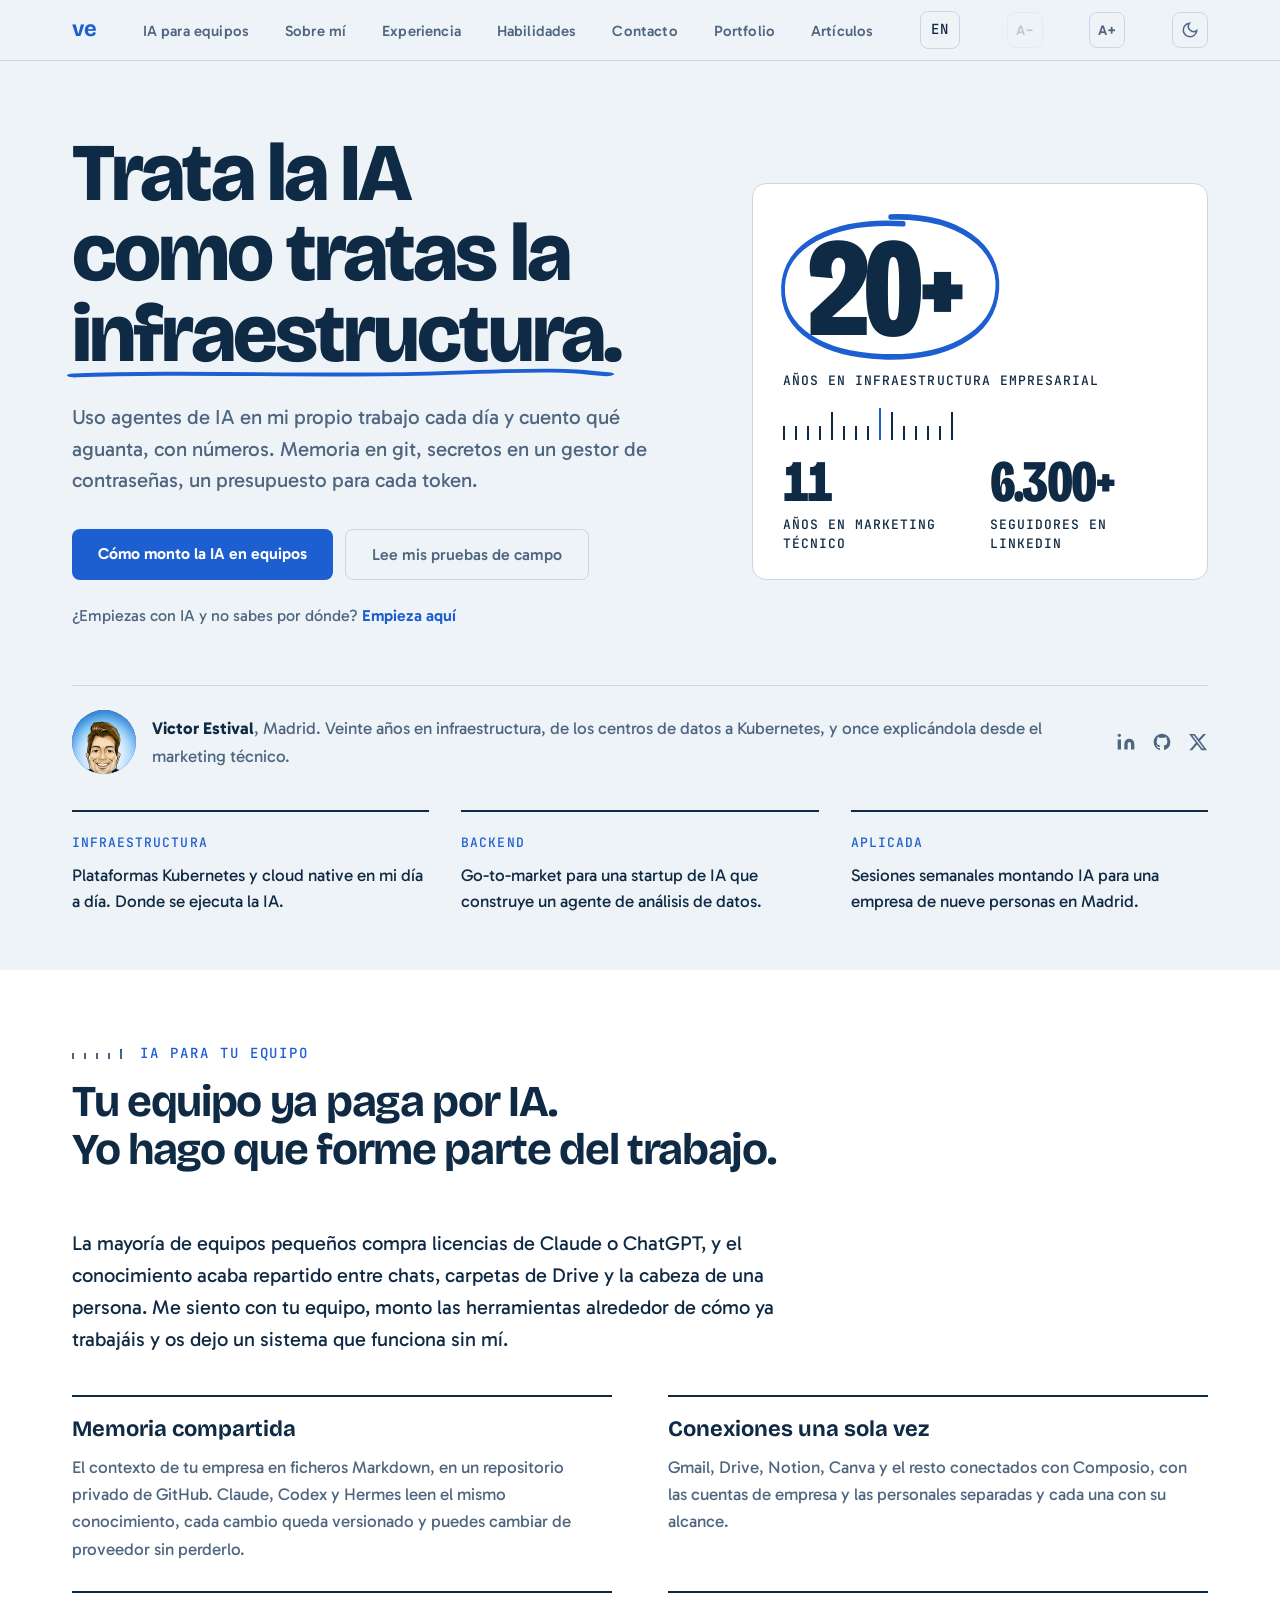
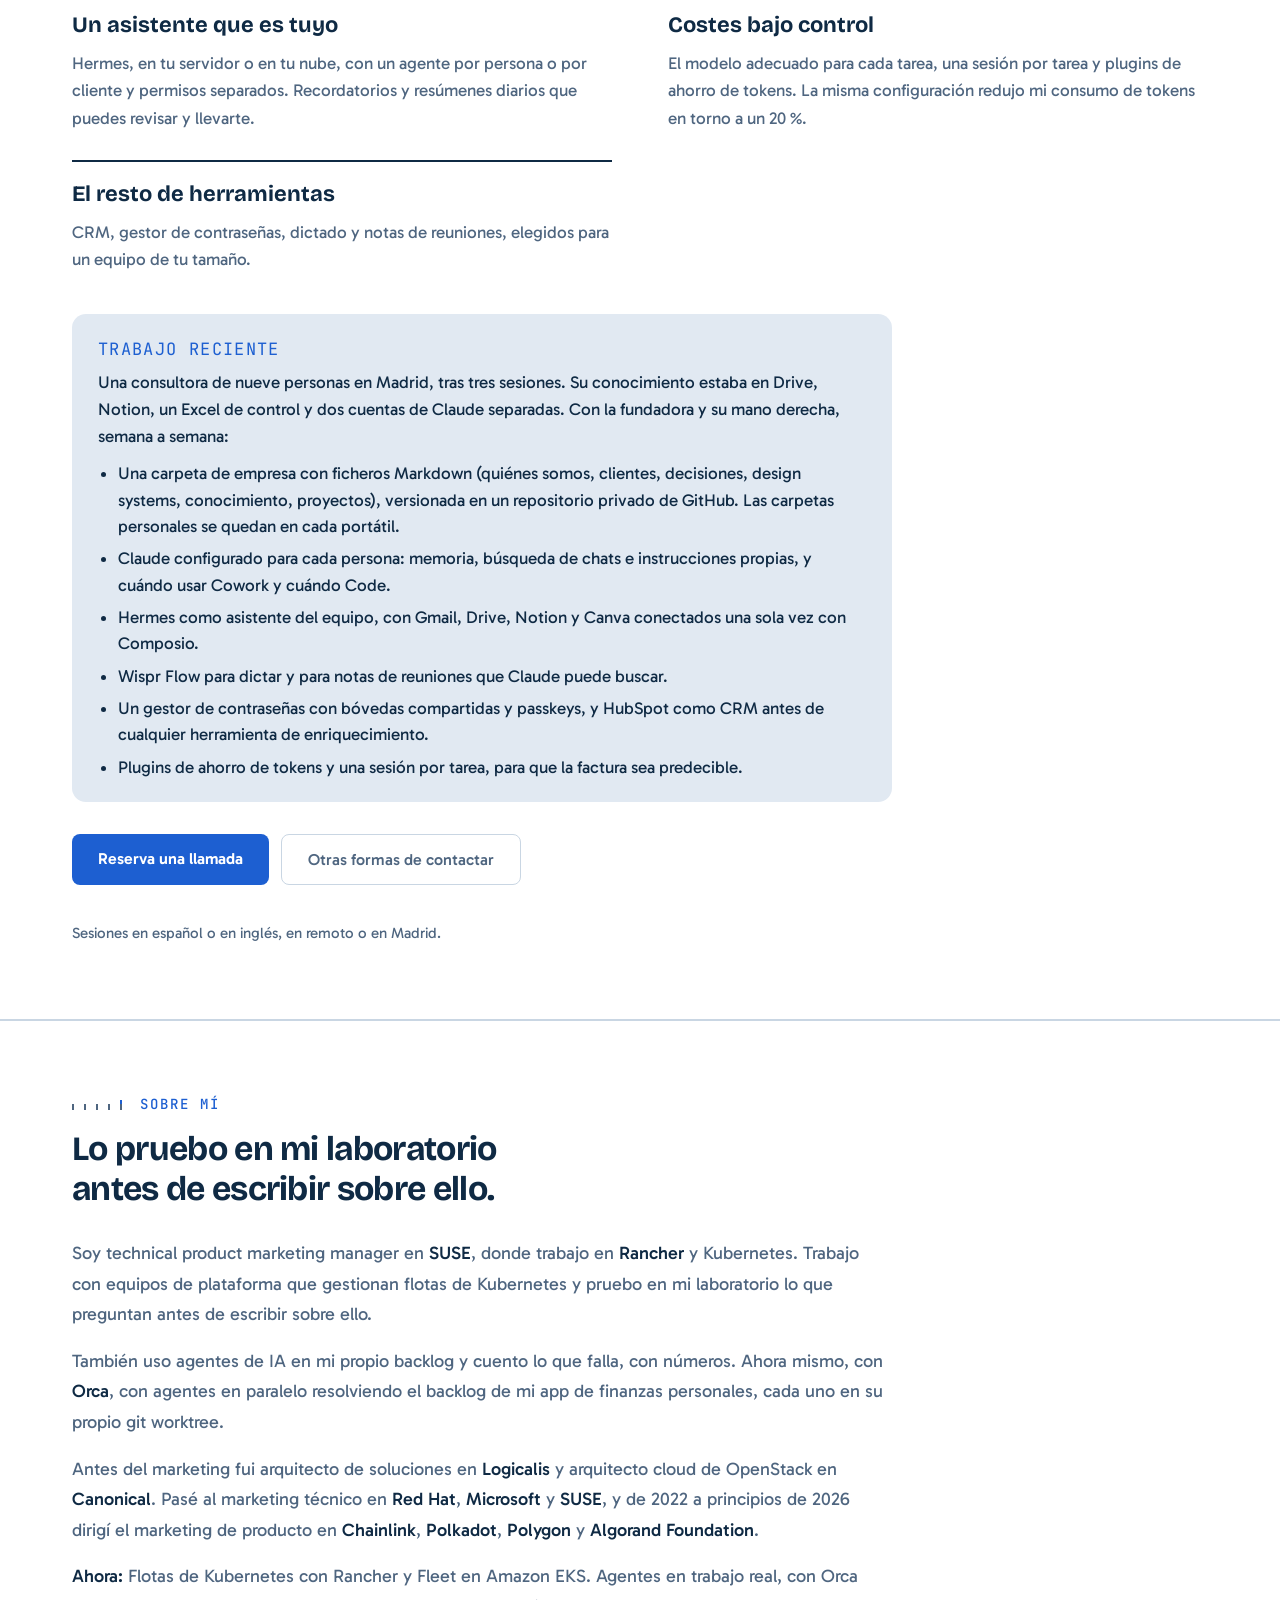
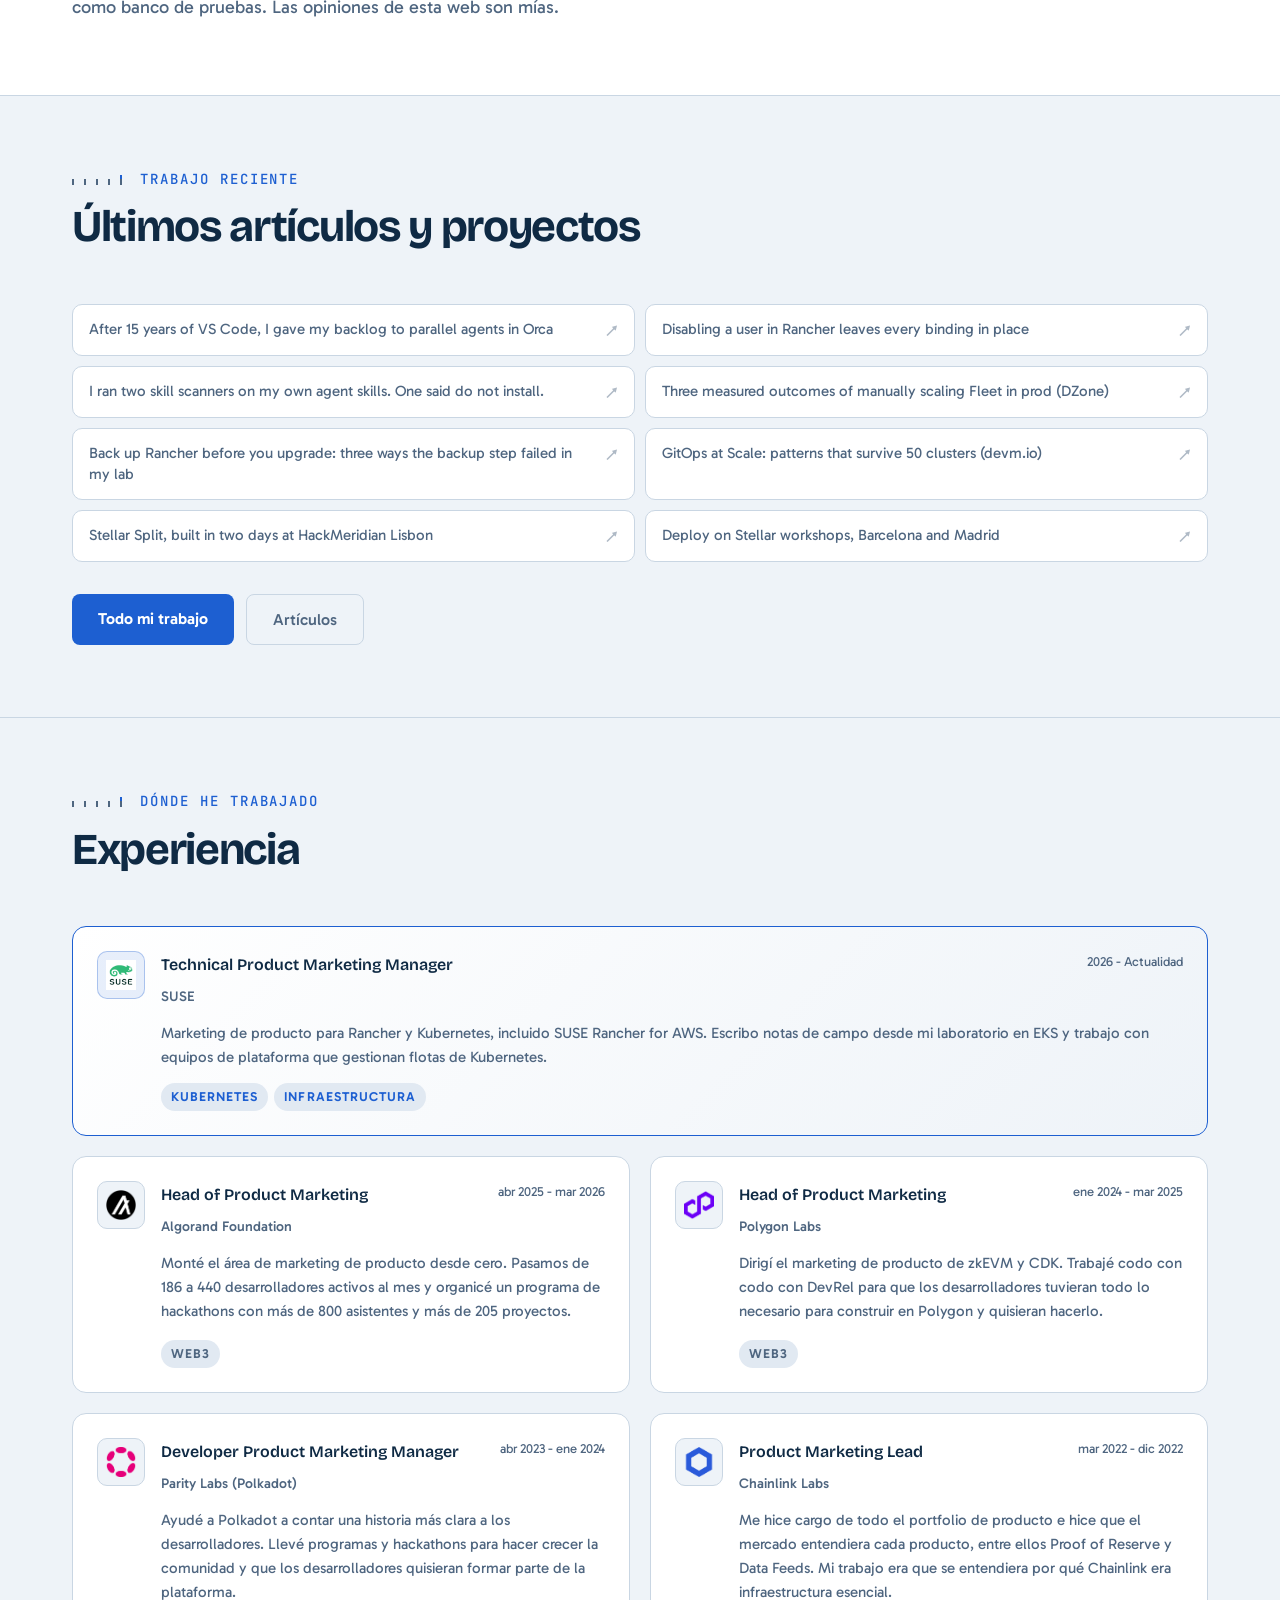
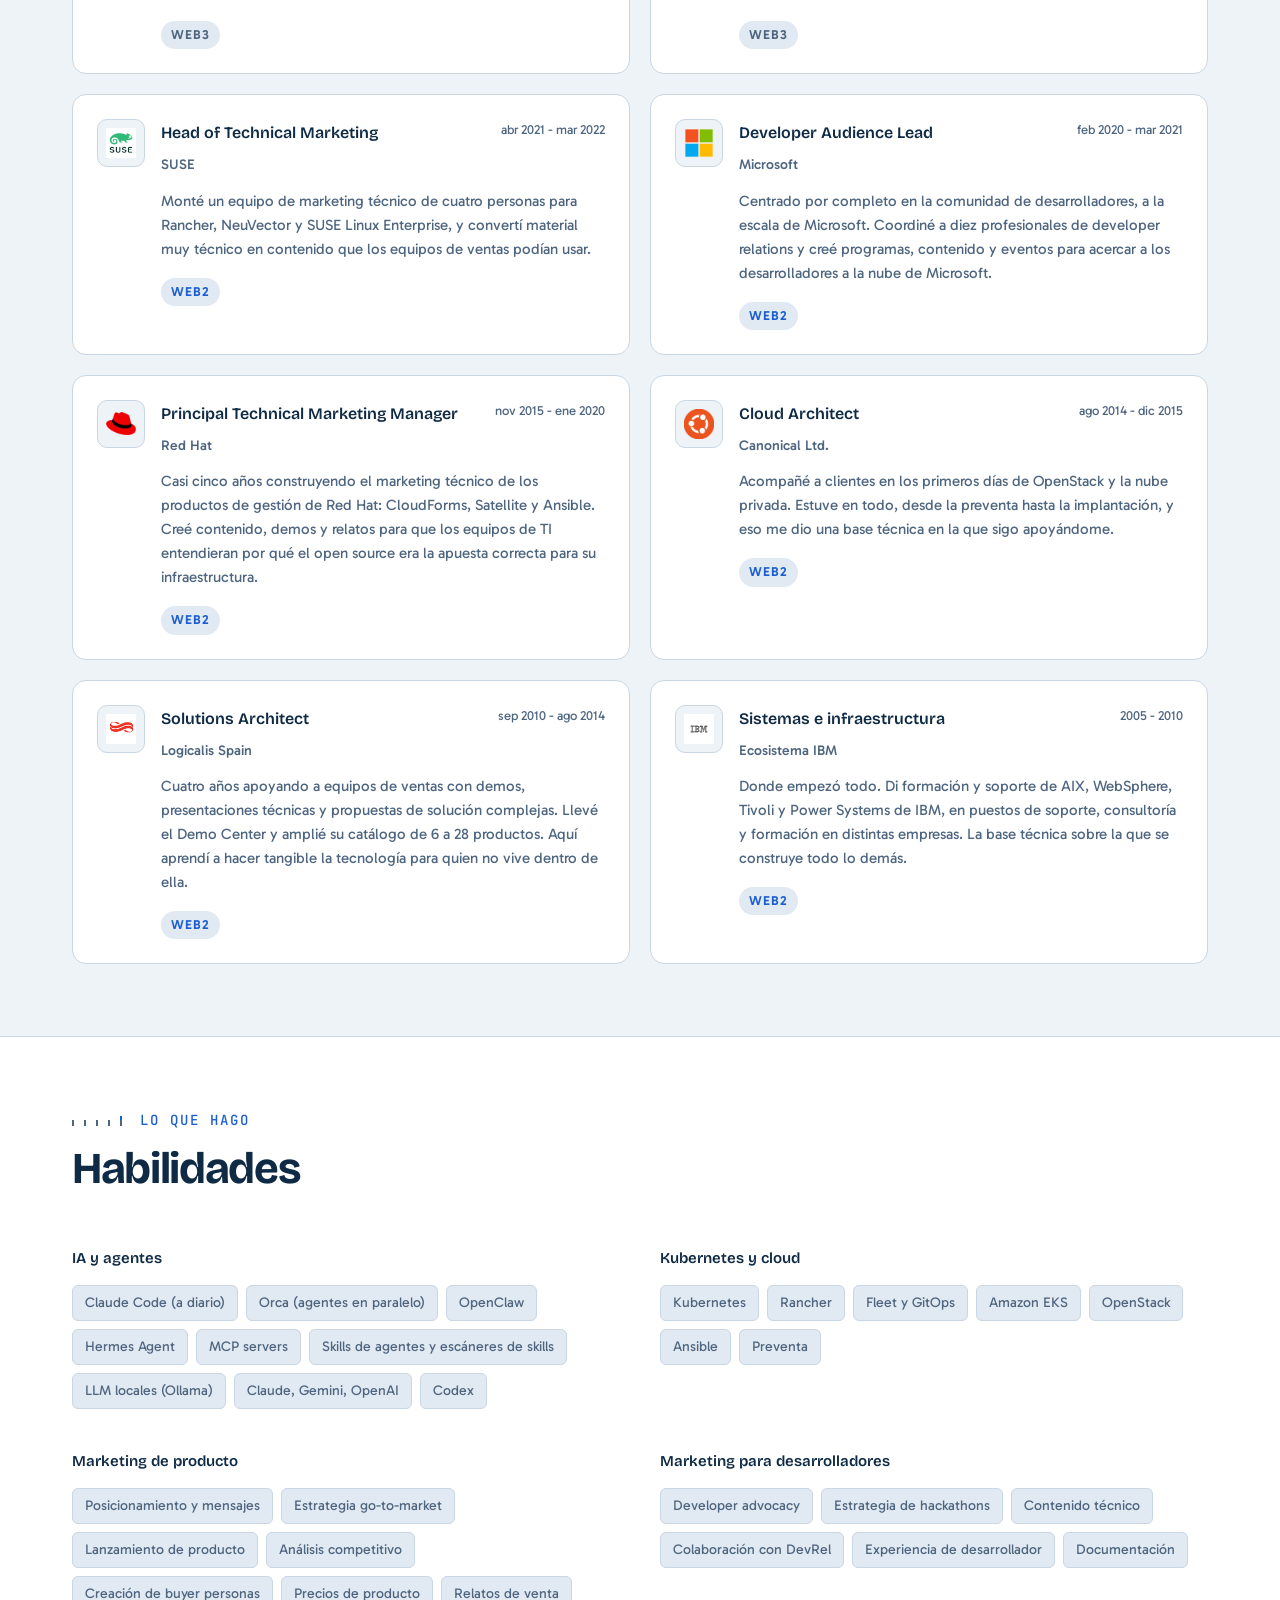
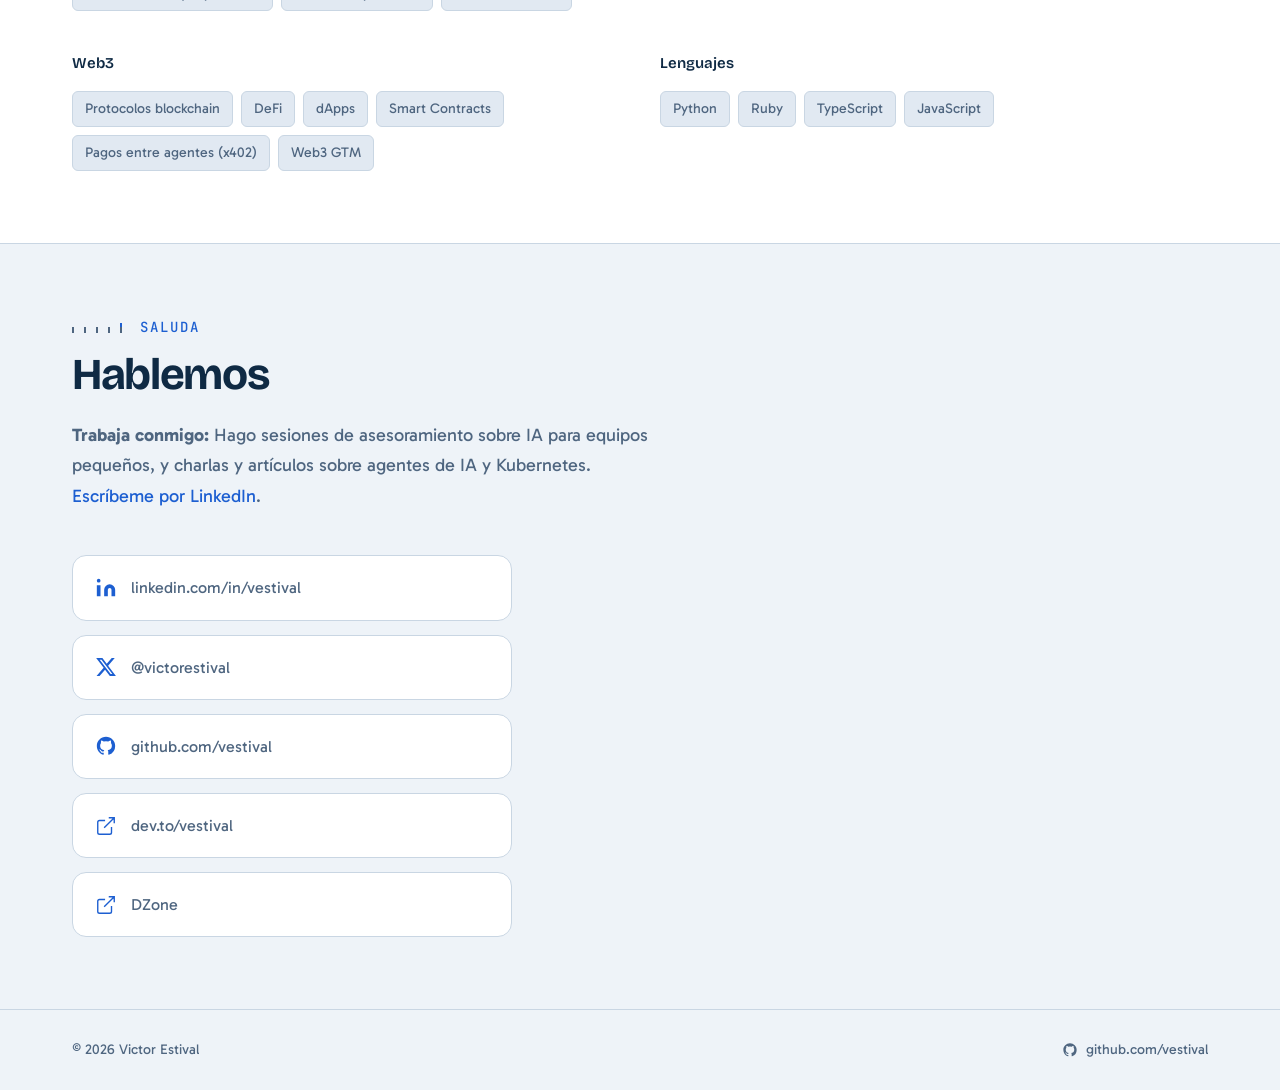
==== commit 8a02a401: "Hero card shows the career numbers instead of the token measurement 20+ years in enterprise infrastr" ====
--- a/es/index.html
+++ b/es/index.html
@@ -71,15 +71,16 @@
           </div>
           <p class="hx-start">¿Empiezas con IA y no sabes por dónde? <a href="#ai-teams">Empieza aquí</a></p>
         </div>
-        <aside class="hx-measure" aria-label="Última medición">
-          <p class="hx-measure-label">Última medición</p>
-          <div class="hx-number-wrap">
-            <span class="hx-number">&minus;20%</span>
-            <svg class="hx-circle" viewBox="0 0 300 140" preserveAspectRatio="none" aria-hidden="true"><path d="M150 8 C 240 6, 296 34, 292 72 C 288 114, 220 134, 140 132 C 60 130, 6 108, 8 70 C 10 34, 70 10, 168 14" fill="none" stroke="currentColor" stroke-width="5" stroke-linecap="round"/></svg>
-          </div>
-          <p class="hx-unit">CONSUMO DE TOKENS · MI CONFIGURACIÓN · NOV 2026</p>
+        <aside class="hx-measure" aria-label="En cifras">
+          <div class="hx-stat">
+            <div class="hx-number-wrap"><span class="hx-number">20+</span><svg class="hx-circle" viewBox="0 0 300 140" preserveAspectRatio="none" aria-hidden="true"><path d="M150 8 C 240 6, 296 34, 292 72 C 288 114, 220 134, 140 132 C 60 130, 6 108, 8 70 C 10 34, 70 10, 168 14" fill="none" stroke="currentColor" stroke-width="5" stroke-linecap="round"/></svg></div>
+            <p class="hx-unit">Años en infraestructura empresarial</p>
+          </div>
           <div class="hx-ruler" aria-hidden="true"><i></i><i></i><i></i><i></i><i></i><i></i><i></i><i></i><i class="on"></i><i></i><i></i><i></i><i></i><i></i><i></i></div>
-          <p class="hx-caption">Dos plugins de ahorro de tokens y una sesión por tarea. El mismo trabajo con una quinta parte menos de tokens.</p>
+          <div class="hx-stat-row">
+            <div class="hx-stat"><span class="hx-number hx-number-sm">11</span><p class="hx-unit">Años en marketing técnico</p></div>
+            <div class="hx-stat"><span class="hx-number hx-number-sm">6.300+</span><p class="hx-unit">Seguidores en LinkedIn</p></div>
+          </div>
         </aside>
       </div>
       <div class="hx-byline">
@@ -160,20 +161,6 @@
           <p>
             <strong>Ahora:</strong> Flotas de Kubernetes con Rancher y Fleet en Amazon EKS. Agentes en trabajo real, con Orca como banco de pruebas. Las opiniones de esta web son mías.
           </p>
-        </div>
-        <div class="about-numbers">
-          <div class="number-card">
-            <span class="big-num">20+</span>
-            <span class="num-label">Años en infraestructura empresarial</span>
-          </div>
-          <div class="number-card">
-            <span class="big-num">11</span>
-            <span class="num-label">Años en marketing técnico</span>
-          </div>
-          <div class="number-card">
-            <span class="big-num">6,300+</span>
-            <span class="num-label">Seguidores en LinkedIn</span>
-          </div>
         </div>
       </div>
     </div>
--- a/style.css
+++ b/style.css
@@ -1020,3 +1020,9 @@
 
 .lang-switch { font-family: var(--font-mono); font-weight: 500; font-size: 14px; letter-spacing: .08em; color: var(--text); text-decoration: none; padding: 6px 10px; border: 1px solid var(--border); border-radius: 8px; }
 .lang-switch:hover { border-color: var(--accent); color: var(--accent); }
+
+.hx-stat-row { display: grid; grid-template-columns: 1fr 1fr; gap: 20px; }
+.hx-number-sm { font-size: clamp(48px, 4.6vw, 68px); }
+.hx-stat .hx-unit { font-size: 13px; margin-top: 6px; line-height: 1.4; }
+.hx-measure .hx-number-wrap { margin: 0 0 4px; }
+#about .about-grid { grid-template-columns: 1fr; max-width: 820px; }
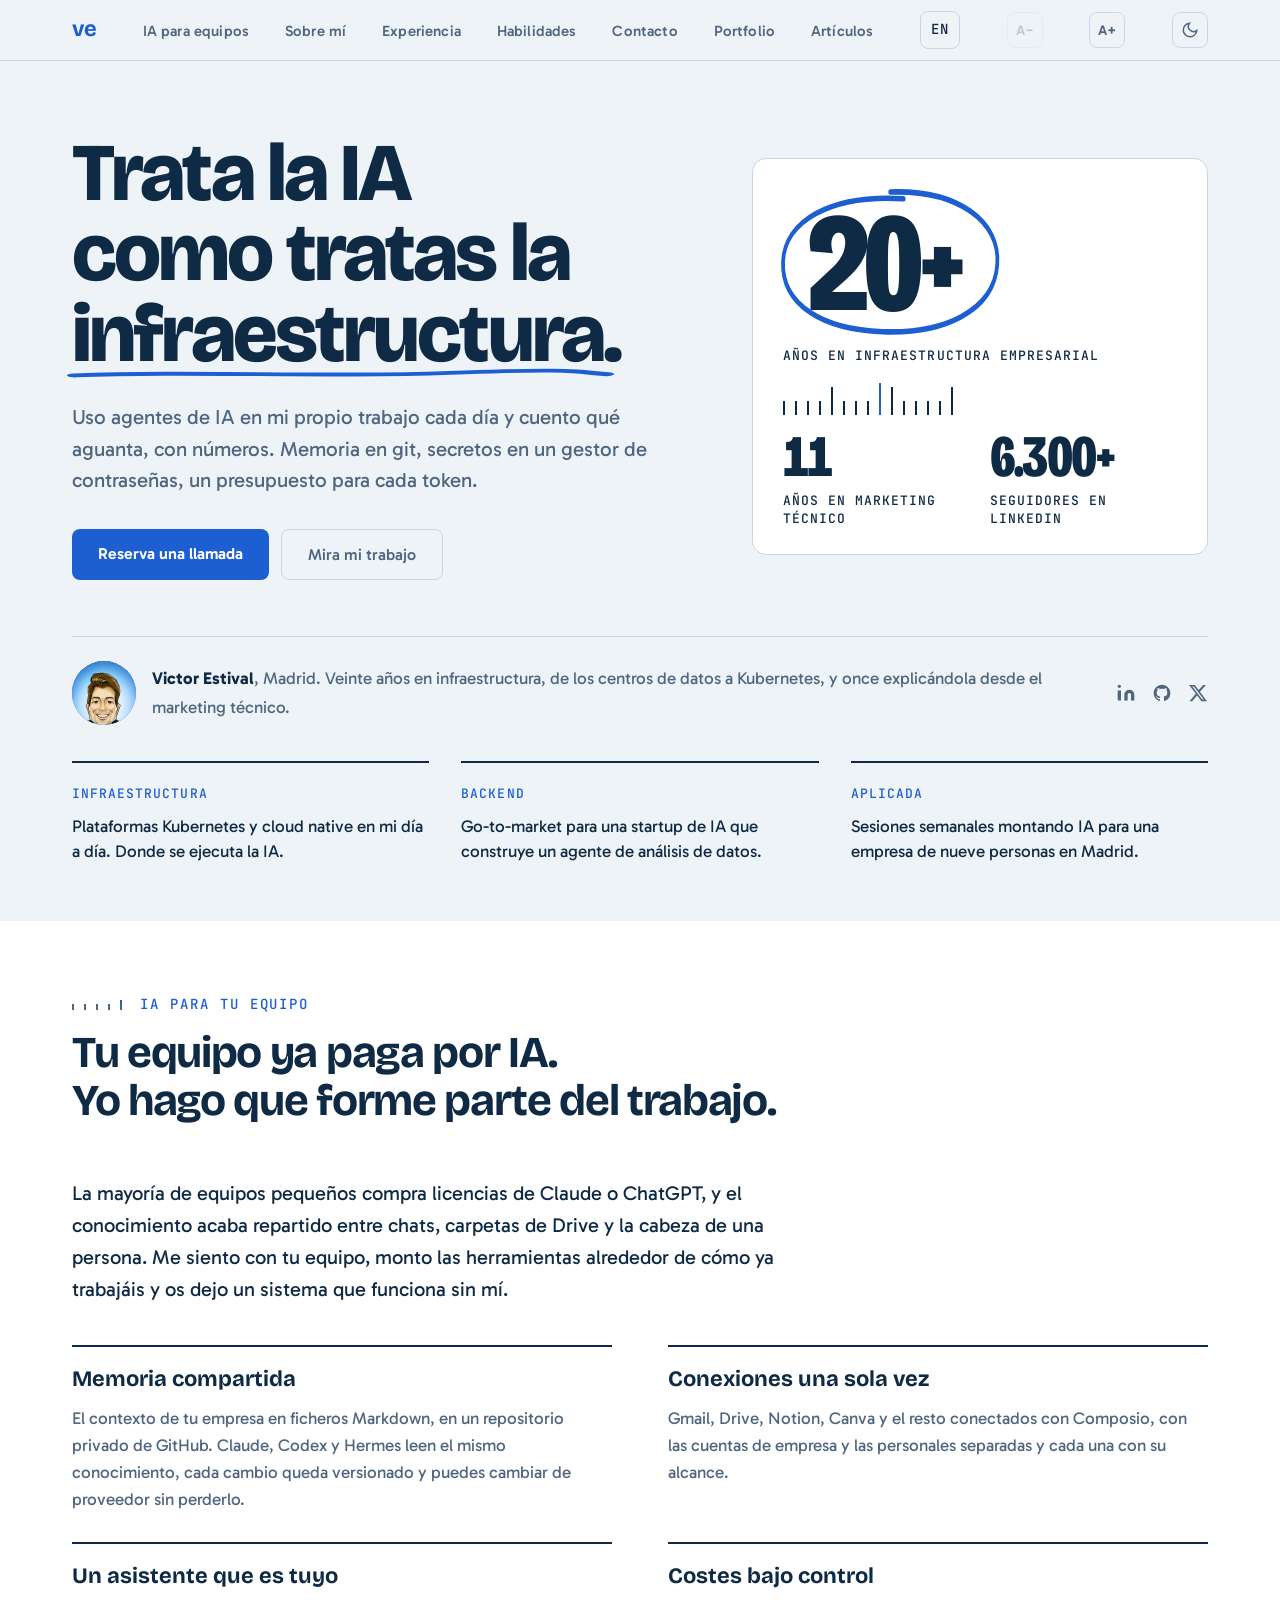
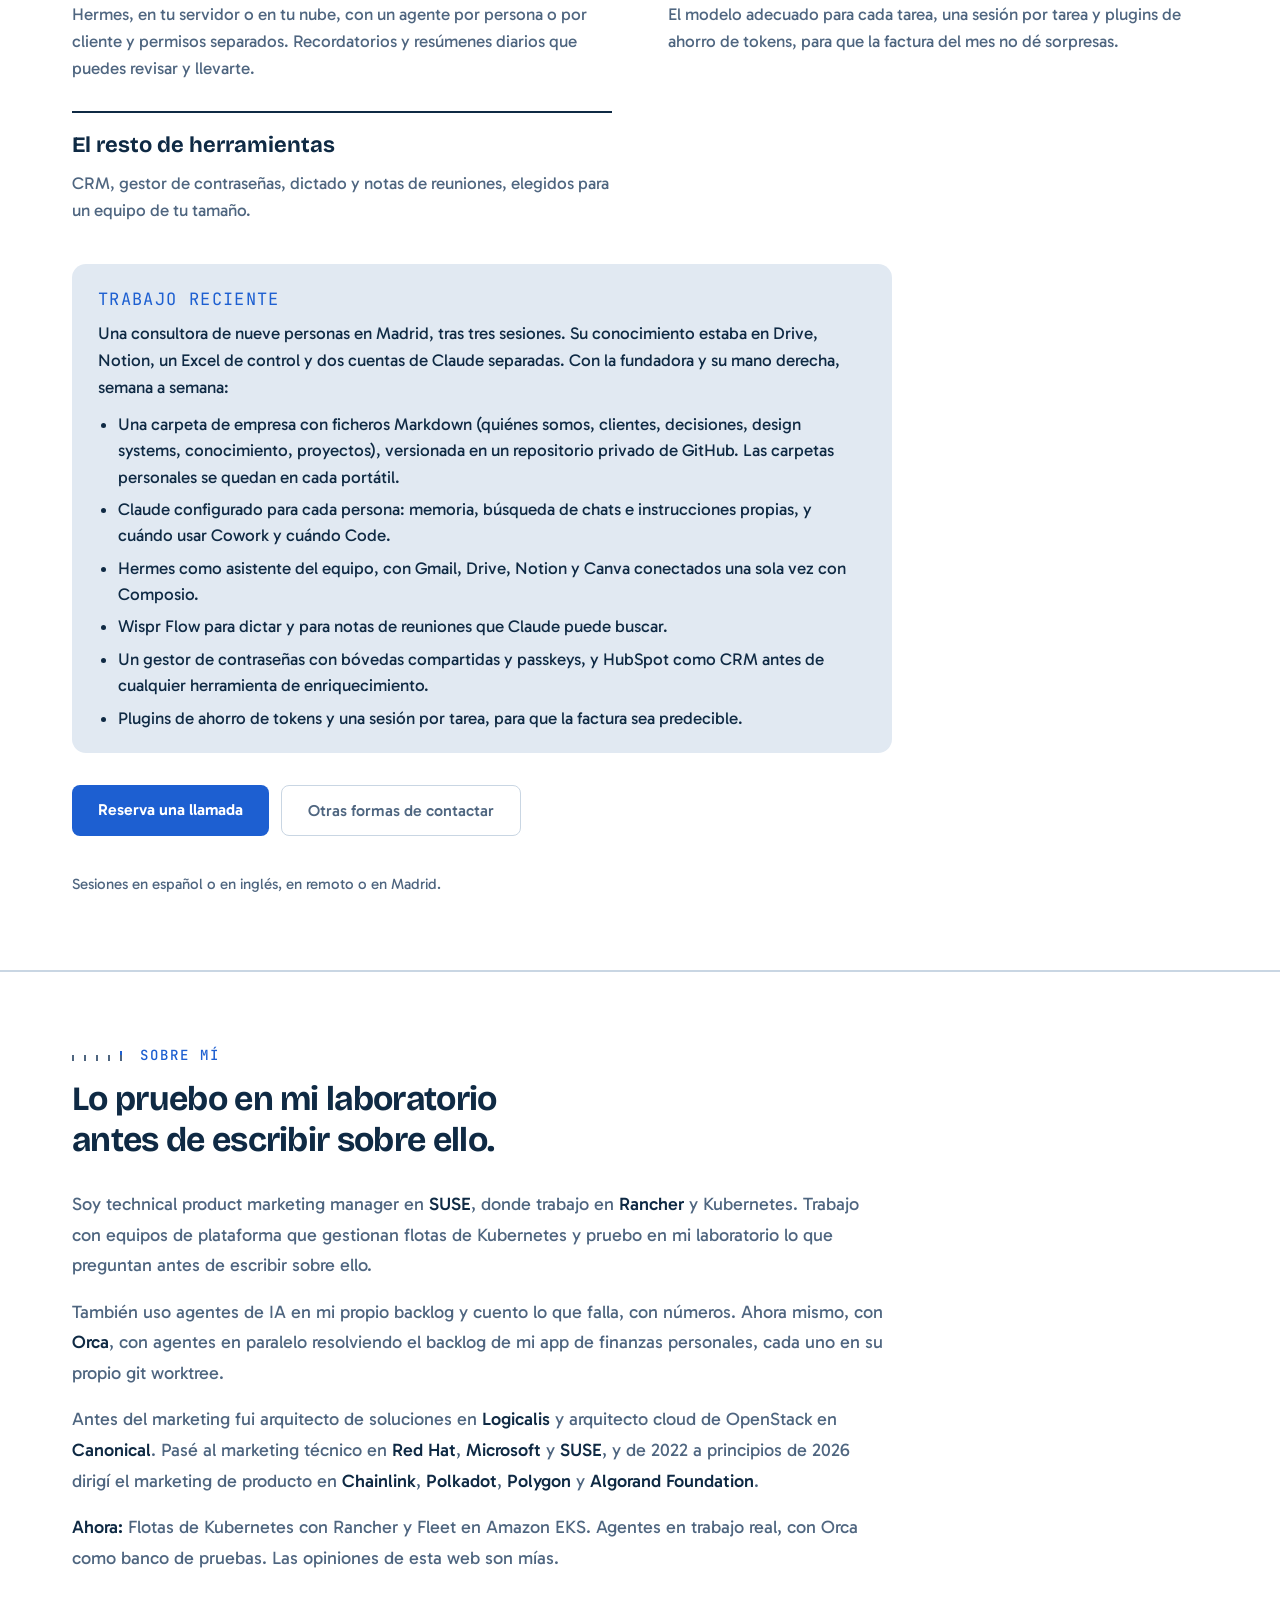
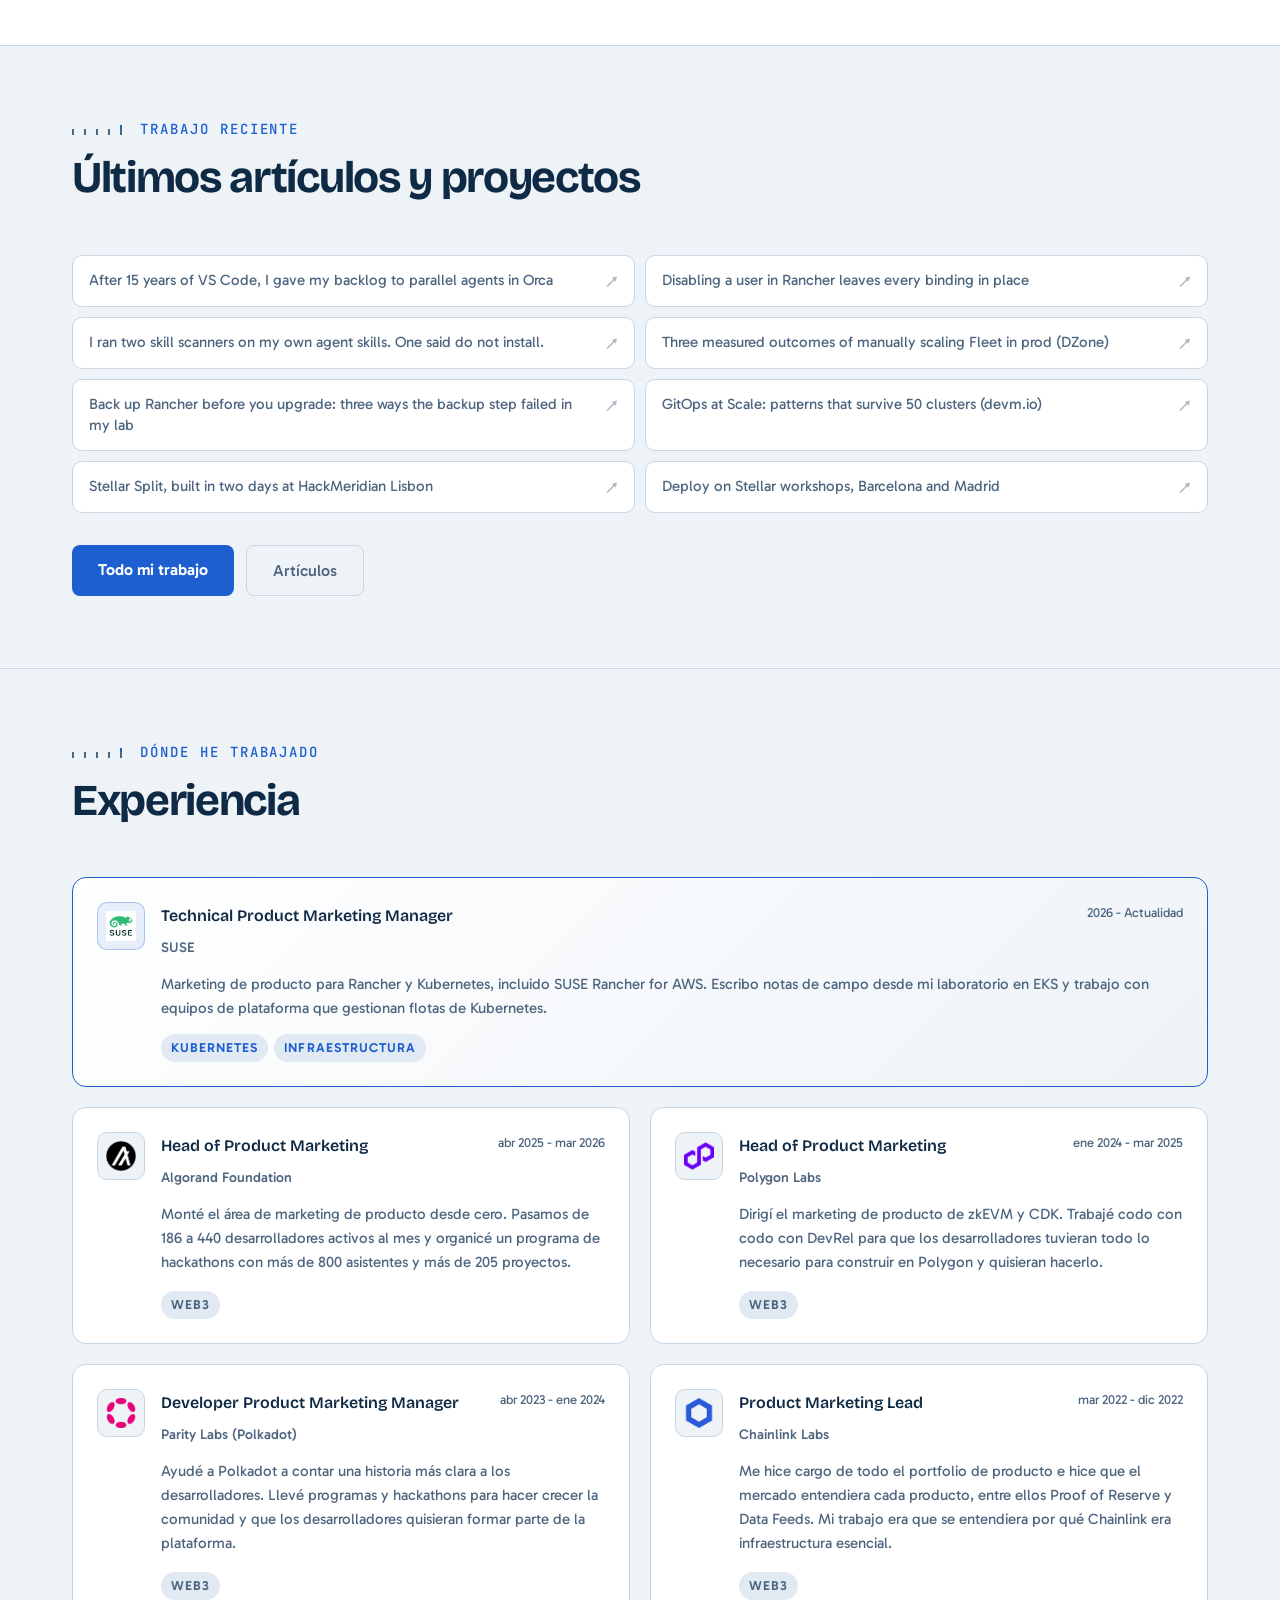
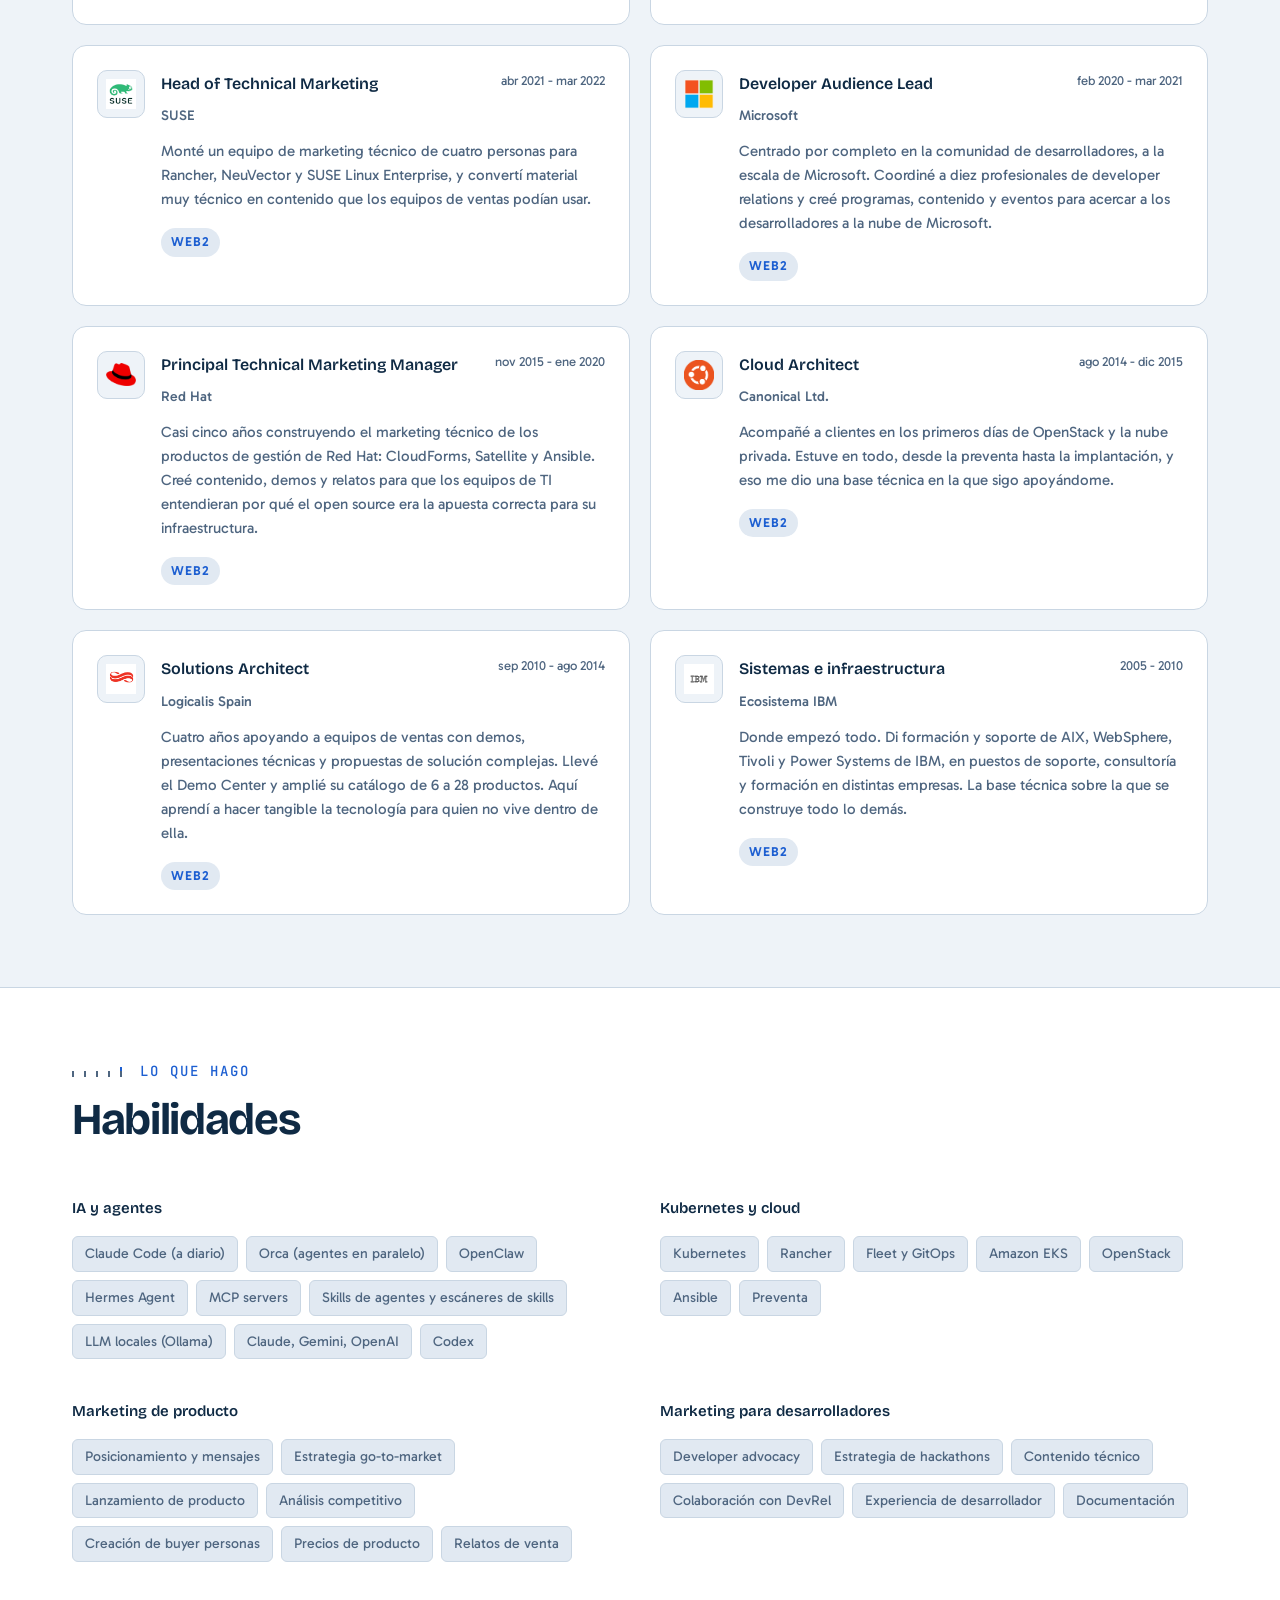
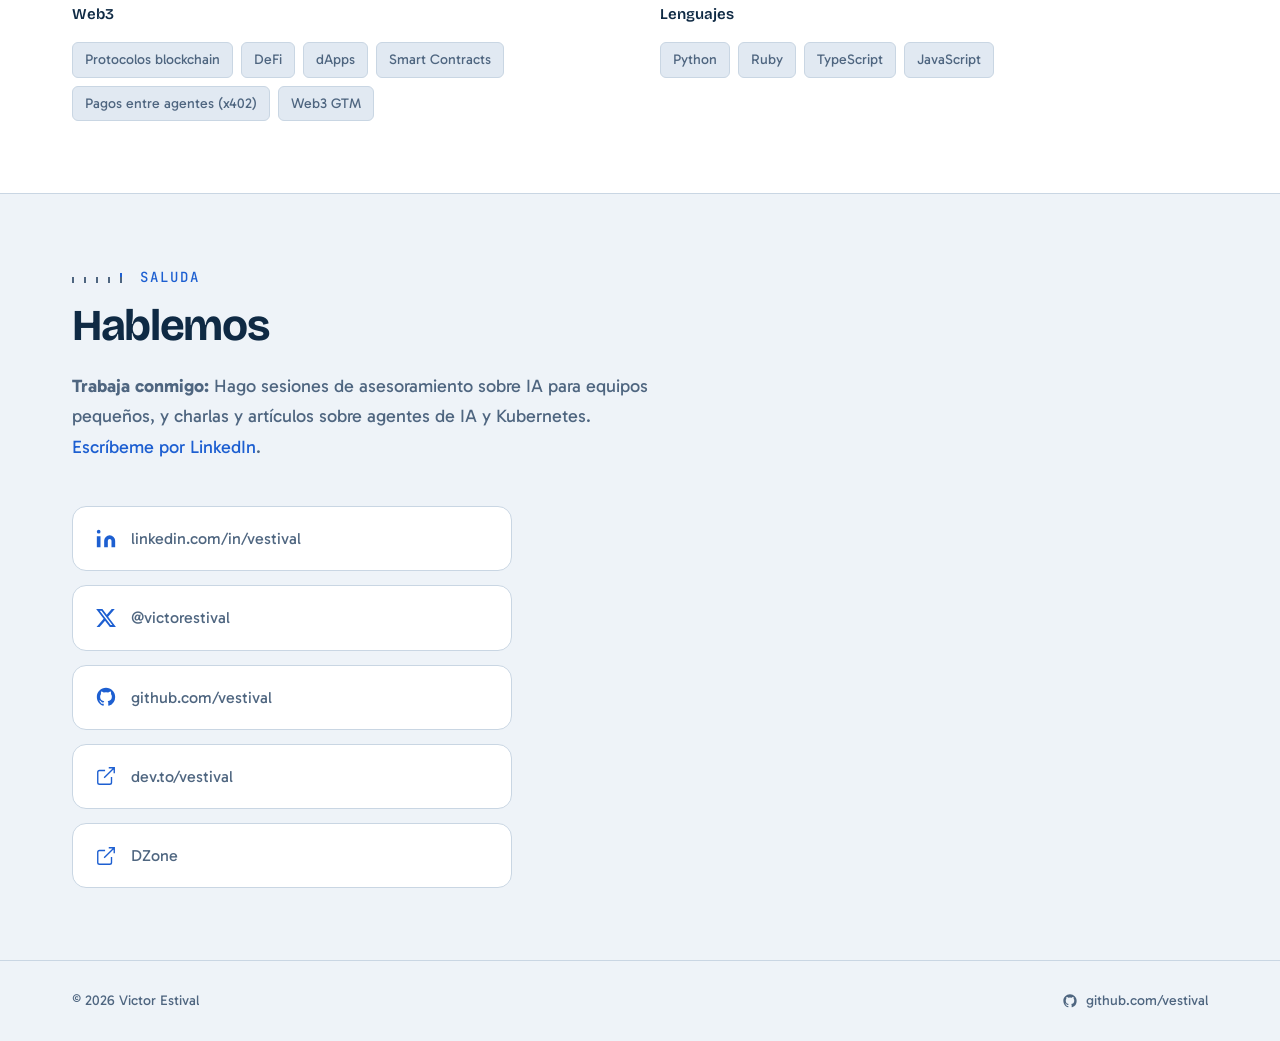
==== commit d6931746: "Hero buttons: Book a call and See my work; drop the 20% token claim" ====
--- a/es/index.html
+++ b/es/index.html
@@ -66,10 +66,9 @@
           <h1 class="hx-title">Trata la IA como tratas la <span class="hx-mark">infraestructura</span>.</h1>
           <p class="hx-sub">Uso agentes de IA en mi propio trabajo cada día y cuento qué aguanta, con números. Memoria en git, secretos en un gestor de contraseñas, un presupuesto para cada token.</p>
           <div class="hx-cta">
-            <a href="#ai-teams" class="btn-primary">Cómo monto la IA en equipos</a>
-            <a href="/writing/" class="btn-outline">Lee mis pruebas de campo</a>
-          </div>
-          <p class="hx-start">¿Empiezas con IA y no sabes por dónde? <a href="#ai-teams">Empieza aquí</a></p>
+            <a href="https://app.reclaim.ai/m/victore/flexible-quick-meeting" target="_blank" rel="noopener" class="btn-primary">Reserva una llamada</a>
+            <a href="../portfolio.html" class="btn-outline">Mira mi trabajo</a>
+          </div>
         </div>
         <aside class="hx-measure" aria-label="En cifras">
           <div class="hx-stat">
@@ -116,7 +115,7 @@
         <div><dt>Memoria compartida</dt><dd>El contexto de tu empresa en ficheros Markdown, en un repositorio privado de GitHub. Claude, Codex y Hermes leen el mismo conocimiento, cada cambio queda versionado y puedes cambiar de proveedor sin perderlo.</dd></div>
         <div><dt>Conexiones una sola vez</dt><dd>Gmail, Drive, Notion, Canva y el resto conectados con Composio, con las cuentas de empresa y las personales separadas y cada una con su alcance.</dd></div>
         <div><dt>Un asistente que es tuyo</dt><dd>Hermes, en tu servidor o en tu nube, con un agente por persona o por cliente y permisos separados. Recordatorios y resúmenes diarios que puedes revisar y llevarte.</dd></div>
-        <div><dt>Costes bajo control</dt><dd>El modelo adecuado para cada tarea, una sesión por tarea y plugins de ahorro de tokens. La misma configuración redujo mi consumo de tokens en torno a un 20 %.</dd></div>
+        <div><dt>Costes bajo control</dt><dd>El modelo adecuado para cada tarea, una sesión por tarea y plugins de ahorro de tokens, para que la factura del mes no dé sorpresas.</dd></div>
         <div><dt>El resto de herramientas</dt><dd>CRM, gestor de contraseñas, dictado y notas de reuniones, elegidos para un equipo de tu tamaño.</dd></div>
       </dl>
       <div class="ai-case">
